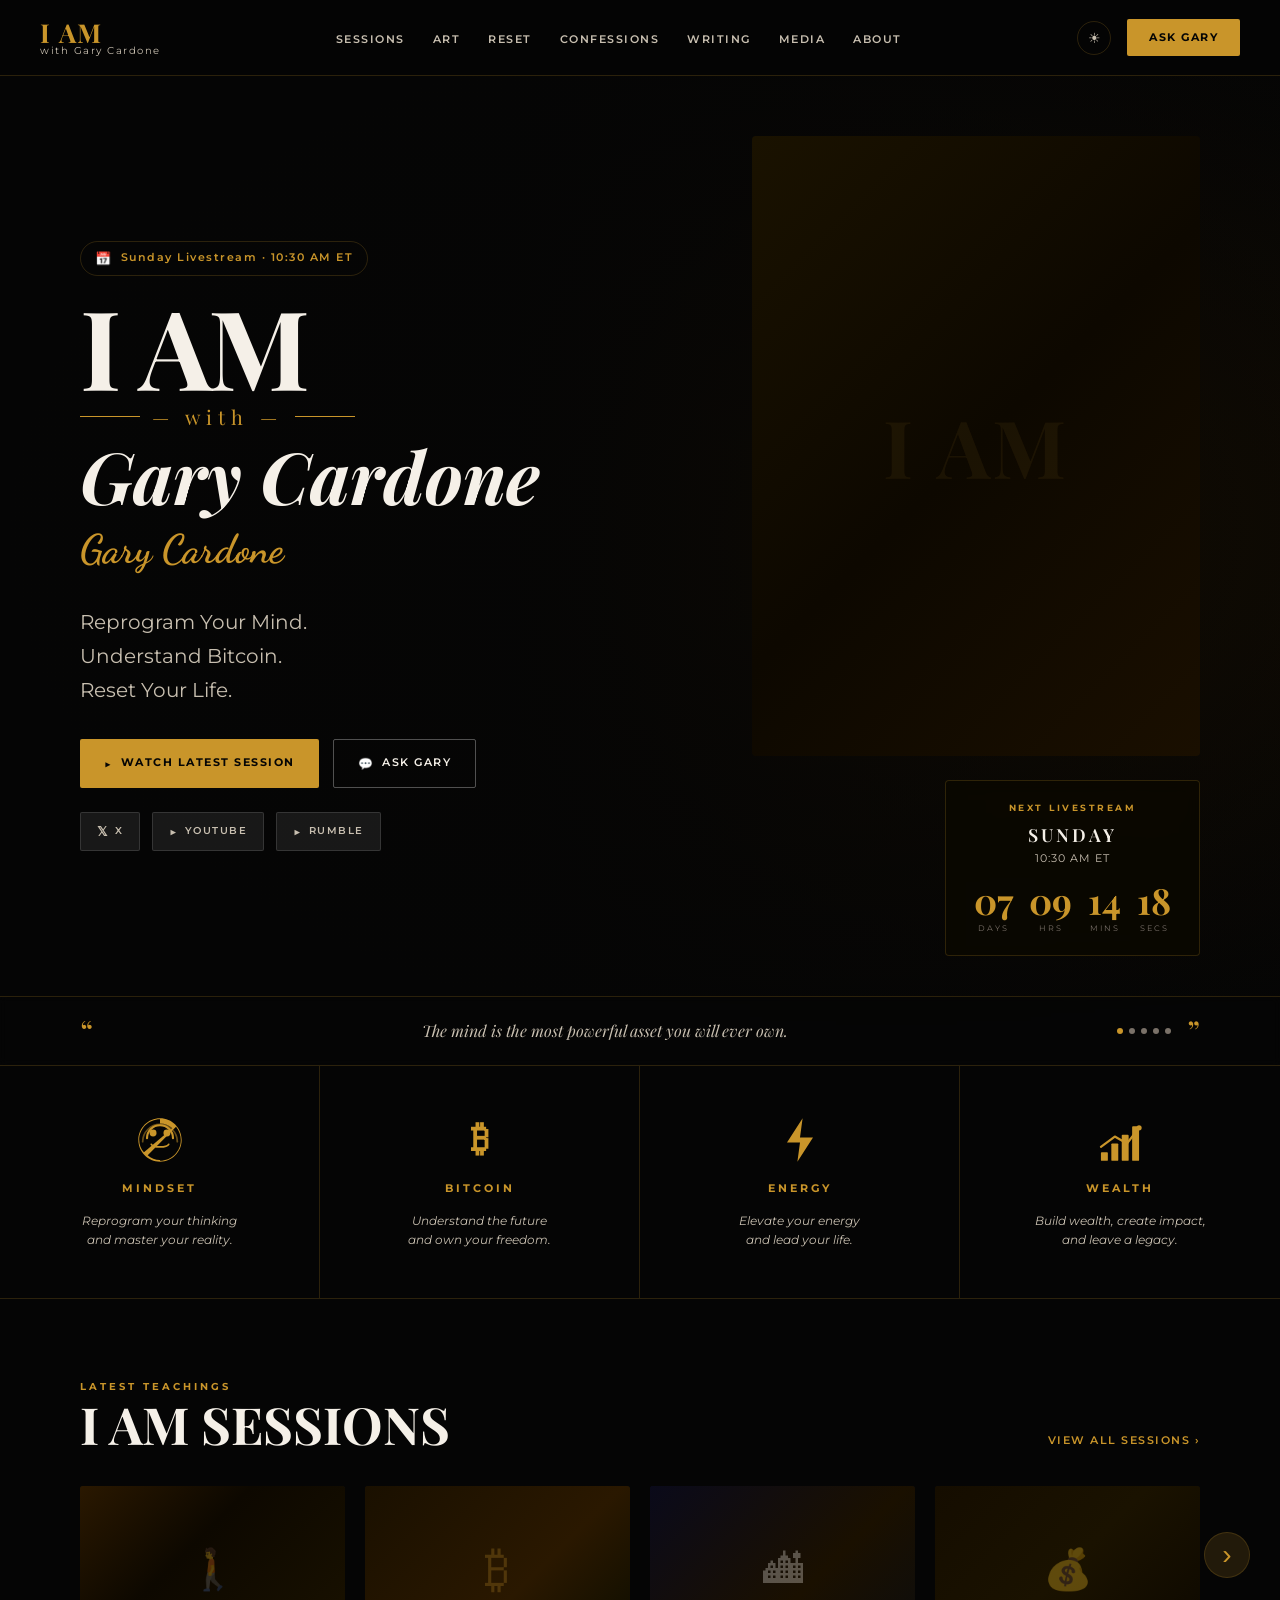
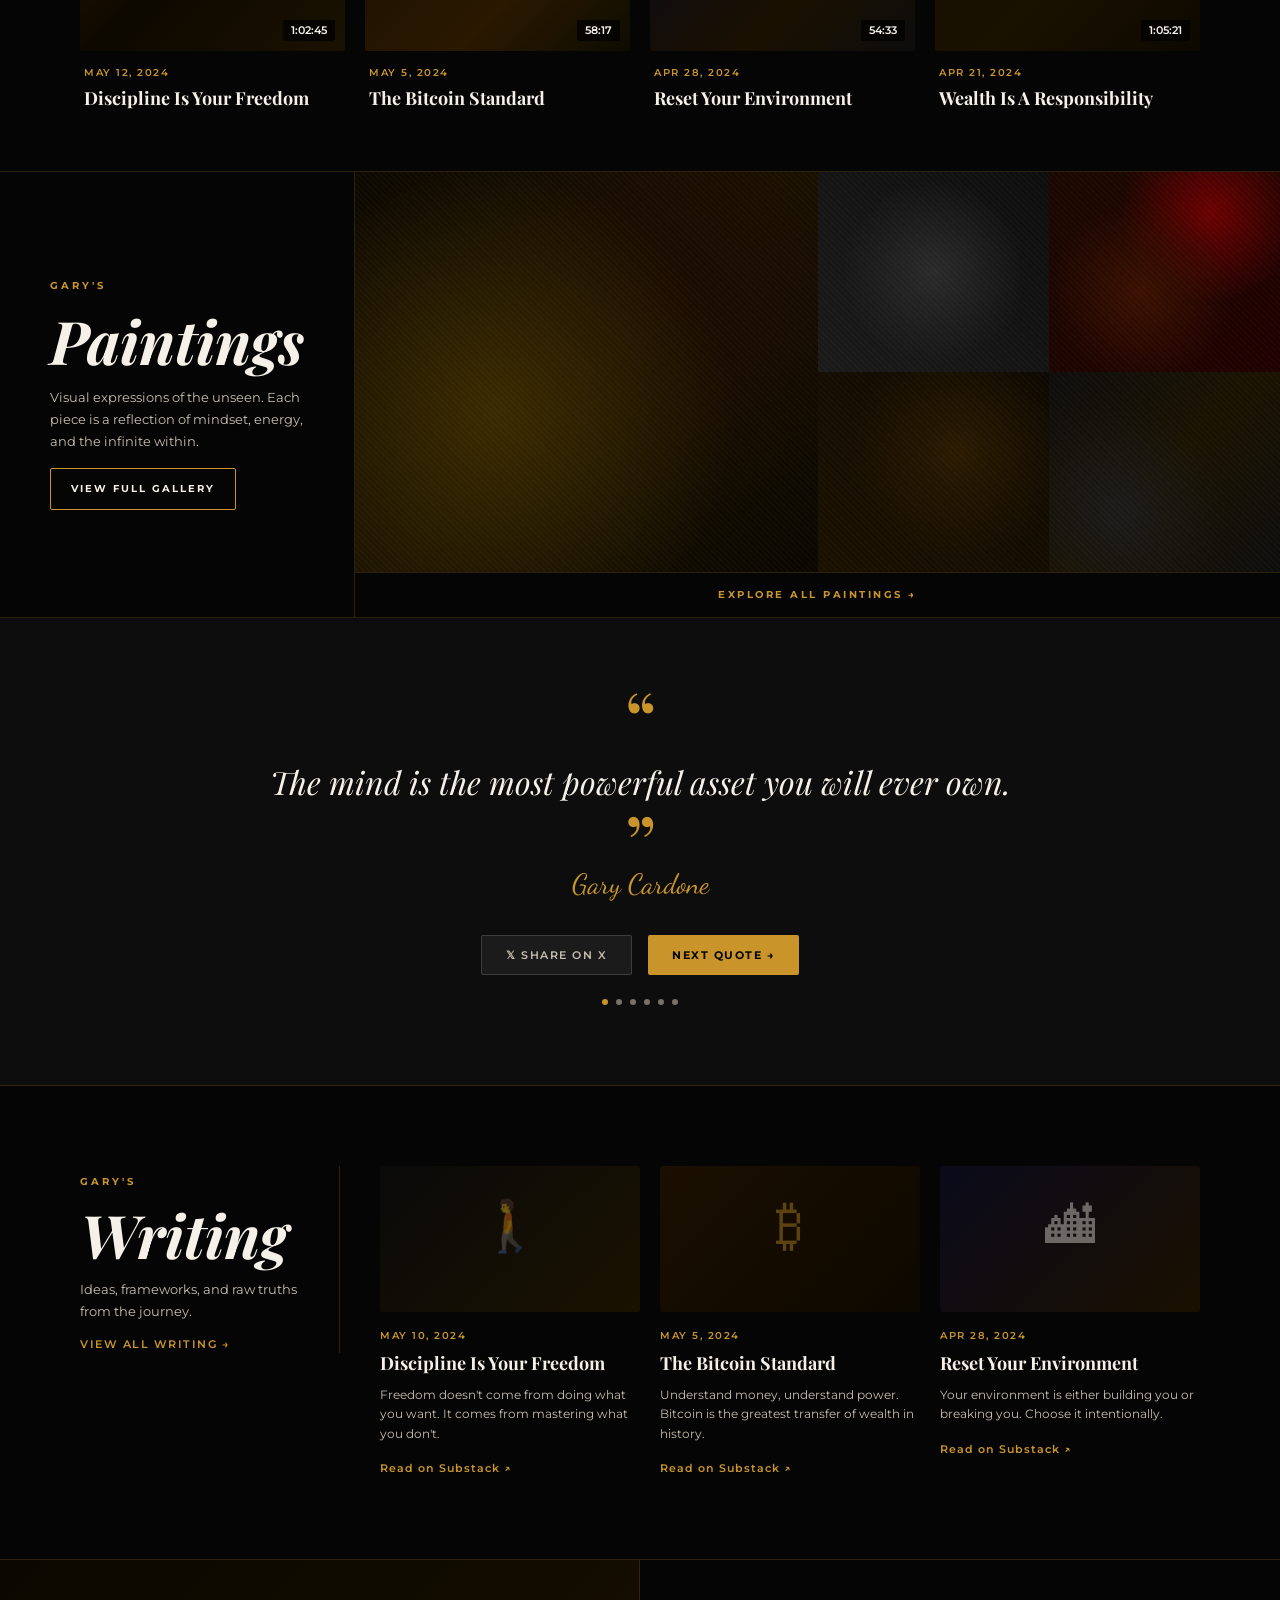
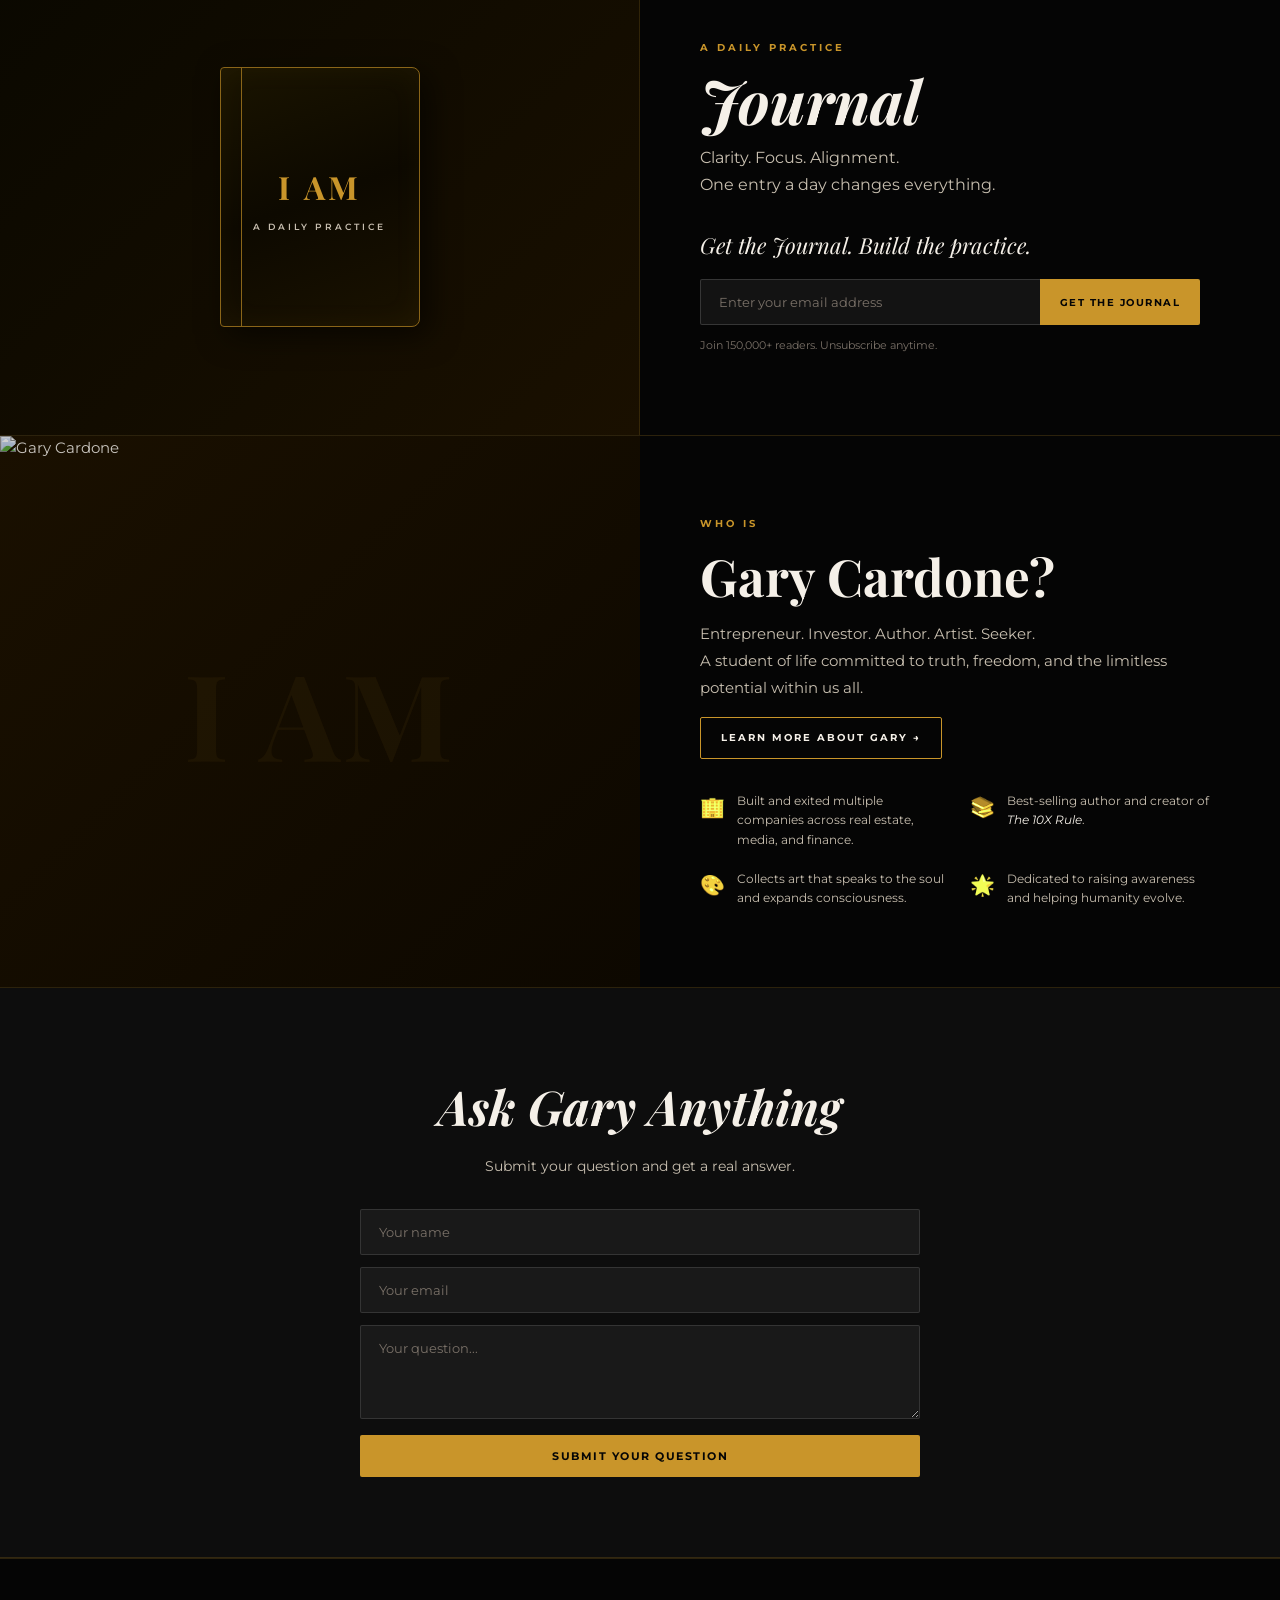
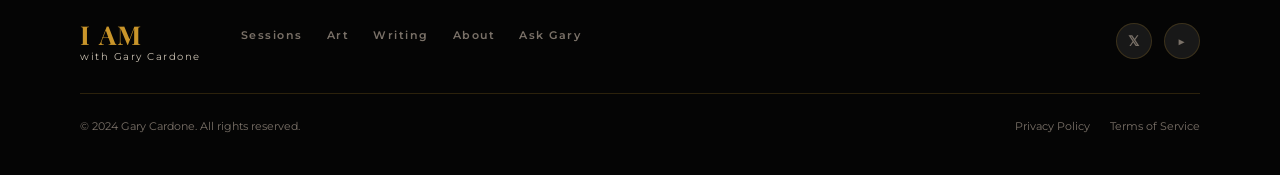
==== index.html @ 23adef6a "Add Gary Cardone website — dark gold theme Full single-page website matching iamwithgarycardone.com " ====
<!DOCTYPE html>
<html lang="en">
<head>
  <meta charset="UTF-8">
  <meta name="viewport" content="width=device-width, initial-scale=1.0">
  <title>I AM with Gary Cardone</title>
  <link rel="preconnect" href="https://fonts.googleapis.com">
  <link rel="preconnect" href="https://fonts.gstatic.com" crossorigin>
  <link href="https://fonts.googleapis.com/css2?family=Playfair+Display:ital,wght@0,400;0,600;0,700;1,400;1,700&family=Montserrat:wght@300;400;500;600;700&family=Dancing+Script:wght@700&display=swap" rel="stylesheet">
  <link rel="stylesheet" href="styles.css">
</head>
<body>

  <!-- NAVIGATION -->
  <nav class="nav" id="navbar">
    <div class="nav-logo">
      <span class="logo-iam">I AM</span>
      <span class="logo-sub">with Gary Cardone</span>
    </div>
    <ul class="nav-links">
      <li><a href="#sessions">SESSIONS</a></li>
      <li><a href="#art">ART</a></li>
      <li><a href="#reset">RESET</a></li>
      <li><a href="#confessions">CONFESSIONS</a></li>
      <li><a href="#writing">WRITING</a></li>
      <li><a href="#media">MEDIA</a></li>
      <li><a href="#about">ABOUT</a></li>
    </ul>
    <div class="nav-right">
      <button class="theme-toggle" id="themeToggle" aria-label="Toggle theme">☀</button>
      <a href="#ask" class="btn-ask">ASK GARY</a>
    </div>
    <button class="hamburger" id="hamburger">
      <span></span><span></span><span></span>
    </button>
  </nav>

  <!-- MOBILE MENU -->
  <div class="mobile-menu" id="mobileMenu">
    <ul>
      <li><a href="#sessions">SESSIONS</a></li>
      <li><a href="#art">ART</a></li>
      <li><a href="#reset">RESET</a></li>
      <li><a href="#confessions">CONFESSIONS</a></li>
      <li><a href="#writing">WRITING</a></li>
      <li><a href="#media">MEDIA</a></li>
      <li><a href="#about">ABOUT</a></li>
      <li><a href="#ask" class="btn-ask">ASK GARY</a></li>
    </ul>
  </div>

  <!-- HERO -->
  <section class="hero">
    <div class="hero-overlay"></div>
    <div class="hero-content">
      <div class="hero-left">
        <div class="livestream-badge">
          <span class="badge-icon">📅</span>
          <span>Sunday Livestream · 10:30 AM ET</span>
        </div>
        <h1 class="hero-title">
          <span class="title-iam">I AM</span>
          <span class="title-with">— with —</span>
          <span class="title-name">Gary Cardone</span>
          <span class="title-signature">Gary Cardone</span>
        </h1>
        <p class="hero-tagline">
          Reprogram Your Mind.<br>
          Understand Bitcoin.<br>
          Reset Your Life.
        </p>
        <div class="hero-buttons">
          <a href="#sessions" class="btn-primary">
            <span class="btn-icon">▶</span> WATCH LATEST SESSION
          </a>
          <a href="#ask" class="btn-secondary">
            <span class="btn-icon">💬</span> ASK GARY
          </a>
        </div>
        <div class="hero-socials">
          <a href="#" class="social-link">
            <span class="social-icon">𝕏</span> X
          </a>
          <a href="#" class="social-link">
            <span class="social-icon">▶</span> YOUTUBE
          </a>
          <a href="#" class="social-link">
            <span class="social-icon">▶</span> RUMBLE
          </a>
        </div>
      </div>
      <div class="hero-right">
        <div class="hero-photo">
          <img src="images/gary-cardone.jpg" alt="Gary Cardone" onerror="this.style.display='none'">
          <div class="photo-placeholder">
            <div class="photo-iam-bg">I AM</div>
          </div>
        </div>
        <div class="countdown-box">
          <div class="countdown-label">NEXT LIVESTREAM</div>
          <div class="countdown-day">SUNDAY</div>
          <div class="countdown-time">10:30 AM ET</div>
          <div class="countdown-timer">
            <div class="timer-unit">
              <span class="timer-num" id="days">02</span>
              <span class="timer-label">DAYS</span>
            </div>
            <div class="timer-unit">
              <span class="timer-num" id="hours">10</span>
              <span class="timer-label">HRS</span>
            </div>
            <div class="timer-unit">
              <span class="timer-num" id="minutes">47</span>
              <span class="timer-label">MINS</span>
            </div>
            <div class="timer-unit">
              <span class="timer-num" id="seconds">32</span>
              <span class="timer-label">SECS</span>
            </div>
          </div>
        </div>
      </div>
    </div>
    <div class="hero-quote-bar">
      <span class="quote-mark-open">&ldquo;</span>
      <span class="hero-quote-text" id="heroQuoteText">The mind is the most powerful asset you will ever own.</span>
      <div class="quote-dots">
        <span class="dot active"></span>
        <span class="dot"></span>
        <span class="dot"></span>
        <span class="dot"></span>
        <span class="dot"></span>
      </div>
      <span class="quote-mark-close">&rdquo;</span>
    </div>
  </section>

  <!-- PILLARS -->
  <section class="pillars">
    <div class="pillar">
      <div class="pillar-icon">
        <svg viewBox="0 0 60 60" fill="none" xmlns="http://www.w3.org/2000/svg">
          <path d="M30 5C16.2 5 5 16.2 5 30s11.2 25 25 25 25-11.2 25-25S43.8 5 30 5zm0 6c5.5 0 10.5 2.1 14.2 5.5L11.5 44.2C8.1 40.5 6 35.5 6 30c0-13.2 10.8-24 24-24zm0 42c-5.5 0-10.5-2.1-14.2-5.5l32.7-32.7C51.9 19.5 54 24.5 54 30c0 13.2-10.8 24-24 24z" fill="currentColor"/>
          <circle cx="22" cy="22" r="4" fill="currentColor"/>
          <circle cx="38" cy="22" r="4" fill="currentColor"/>
          <path d="M20 35c2 4 18 4 20 0" stroke="currentColor" stroke-width="2" stroke-linecap="round"/>
          <path d="M15 28c0-8.3 6.7-15 15-15s15 6.7 15 15" stroke="currentColor" stroke-width="2.5" stroke-linecap="round"/>
          <path d="M10 32c0-11 9-20 20-20s20 9 20 20" stroke="currentColor" stroke-width="2" stroke-linecap="round" opacity="0.5"/>
        </svg>
      </div>
      <h3 class="pillar-title">MINDSET</h3>
      <p class="pillar-desc">Reprogram your thinking<br>and master your reality.</p>
    </div>
    <div class="pillar">
      <div class="pillar-icon">
        <svg viewBox="0 0 60 60" fill="none" xmlns="http://www.w3.org/2000/svg">
          <text x="50%" y="72%" text-anchor="middle" font-size="42" fill="currentColor" font-family="serif" font-weight="bold">₿</text>
        </svg>
      </div>
      <h3 class="pillar-title">BITCOIN</h3>
      <p class="pillar-desc">Understand the future<br>and own your freedom.</p>
    </div>
    <div class="pillar">
      <div class="pillar-icon">
        <svg viewBox="0 0 60 60" fill="none" xmlns="http://www.w3.org/2000/svg">
          <path d="M33 5L15 33h15L27 55l18-28H30L33 5z" fill="currentColor"/>
        </svg>
      </div>
      <h3 class="pillar-title">ENERGY</h3>
      <p class="pillar-desc">Elevate your energy<br>and lead your life.</p>
    </div>
    <div class="pillar">
      <div class="pillar-icon">
        <svg viewBox="0 0 60 60" fill="none" xmlns="http://www.w3.org/2000/svg">
          <rect x="8" y="44" width="8" height="10" rx="1" fill="currentColor"/>
          <rect x="20" y="34" width="8" height="20" rx="1" fill="currentColor"/>
          <rect x="32" y="24" width="8" height="30" rx="1" fill="currentColor"/>
          <rect x="44" y="14" width="8" height="40" rx="1" fill="currentColor"/>
          <path d="M8 38L24 26l14 8 14-18" stroke="currentColor" stroke-width="2.5" stroke-linecap="round" stroke-linejoin="round"/>
          <circle cx="52" cy="16" r="3" fill="currentColor"/>
        </svg>
      </div>
      <h3 class="pillar-title">WEALTH</h3>
      <p class="pillar-desc">Build wealth, create impact,<br>and leave a legacy.</p>
    </div>
  </section>

  <!-- SESSIONS -->
  <section class="sessions" id="sessions">
    <div class="section-header">
      <div class="section-left">
        <span class="section-label">LATEST TEACHINGS</span>
        <h2 class="section-title-large">I AM SESSIONS</h2>
      </div>
      <a href="#" class="view-all">VIEW ALL SESSIONS &rsaquo;</a>
    </div>
    <div class="sessions-grid">
      <div class="session-card">
        <div class="session-thumb" style="background: linear-gradient(135deg, #1a1200 0%, #0d0d0d 100%);">
          <div class="thumb-overlay">
            <span class="play-btn">▶</span>
          </div>
          <span class="session-duration">1:02:45</span>
          <div class="thumb-img thumb-1"></div>
        </div>
        <div class="session-info">
          <span class="session-date">MAY 12, 2024</span>
          <h3 class="session-title">Discipline Is Your Freedom</h3>
        </div>
      </div>
      <div class="session-card">
        <div class="session-thumb" style="background: linear-gradient(135deg, #1a0f00 0%, #0d0d0d 100%);">
          <div class="thumb-overlay">
            <span class="play-btn">▶</span>
          </div>
          <span class="session-duration">58:17</span>
          <div class="thumb-img thumb-2"></div>
        </div>
        <div class="session-info">
          <span class="session-date">MAY 5, 2024</span>
          <h3 class="session-title">The Bitcoin Standard</h3>
        </div>
      </div>
      <div class="session-card">
        <div class="session-thumb" style="background: linear-gradient(135deg, #0a0a1a 0%, #0d0d0d 100%);">
          <div class="thumb-overlay">
            <span class="play-btn">▶</span>
          </div>
          <span class="session-duration">54:33</span>
          <div class="thumb-img thumb-3"></div>
        </div>
        <div class="session-info">
          <span class="session-date">APR 28, 2024</span>
          <h3 class="session-title">Reset Your Environment</h3>
        </div>
      </div>
      <div class="session-card">
        <div class="session-thumb" style="background: linear-gradient(135deg, #150d00 0%, #0d0d0d 100%);">
          <div class="thumb-overlay">
            <span class="play-btn">▶</span>
          </div>
          <span class="session-duration">1:05:21</span>
          <div class="thumb-img thumb-4"></div>
        </div>
        <div class="session-info">
          <span class="session-date">APR 21, 2024</span>
          <h3 class="session-title">Wealth Is A Responsibility</h3>
        </div>
      </div>
    </div>
    <button class="carousel-next" aria-label="Next sessions">&rsaquo;</button>
  </section>

  <!-- PAINTINGS -->
  <section class="paintings" id="art">
    <div class="paintings-inner">
      <div class="paintings-left">
        <span class="section-label">GARY'S</span>
        <h2 class="section-title-script">Paintings</h2>
        <p class="paintings-desc">Visual expressions of the unseen. Each piece is a reflection of mindset, energy, and the infinite within.</p>
        <a href="#" class="btn-outline">VIEW FULL GALLERY</a>
      </div>
      <div class="paintings-right">
        <div class="paintings-grid">
          <div class="painting-item painting-large paint-1"></div>
          <div class="painting-item paint-2"></div>
          <div class="painting-item paint-3"></div>
          <div class="painting-item paint-4"></div>
          <div class="painting-item paint-5"></div>
        </div>
        <a href="#" class="explore-link">EXPLORE ALL PAINTINGS &rarr;</a>
      </div>
    </div>
  </section>

  <!-- QUOTE SECTION -->
  <section class="quote-section">
    <div class="quote-content">
      <span class="big-quote-open">&ldquo;</span>
      <blockquote class="main-quote" id="mainQuote">
        The mind is the most powerful asset you will ever own.
      </blockquote>
      <span class="big-quote-close">&rdquo;</span>
      <div class="quote-signature">Gary Cardone</div>
      <div class="quote-actions">
        <button class="btn-share">𝕏 SHARE ON X</button>
        <button class="btn-next-quote" id="nextQuoteBtn">NEXT QUOTE &rarr;</button>
      </div>
      <div class="quote-dots-row">
        <span class="dot active" data-idx="0"></span>
        <span class="dot" data-idx="1"></span>
        <span class="dot" data-idx="2"></span>
        <span class="dot" data-idx="3"></span>
        <span class="dot" data-idx="4"></span>
        <span class="dot" data-idx="5"></span>
      </div>
    </div>
  </section>

  <!-- WRITING -->
  <section class="writing" id="writing">
    <div class="writing-left">
      <span class="section-label">GARY'S</span>
      <h2 class="section-title-script">Writing</h2>
      <p class="writing-desc">Ideas, frameworks, and raw truths from the journey.</p>
      <a href="#" class="view-all-link">VIEW ALL WRITING &rarr;</a>
    </div>
    <div class="writing-cards">
      <div class="writing-card">
        <div class="writing-thumb write-1"></div>
        <div class="writing-body">
          <span class="writing-date">MAY 10, 2024</span>
          <h3 class="writing-title">Discipline Is Your Freedom</h3>
          <p class="writing-excerpt">Freedom doesn't come from doing what you want. It comes from mastering what you don't.</p>
          <a href="#" class="read-link">Read on Substack ↗</a>
        </div>
      </div>
      <div class="writing-card">
        <div class="writing-thumb write-2"></div>
        <div class="writing-body">
          <span class="writing-date">MAY 5, 2024</span>
          <h3 class="writing-title">The Bitcoin Standard</h3>
          <p class="writing-excerpt">Understand money, understand power. Bitcoin is the greatest transfer of wealth in history.</p>
          <a href="#" class="read-link">Read on Substack ↗</a>
        </div>
      </div>
      <div class="writing-card">
        <div class="writing-thumb write-3"></div>
        <div class="writing-body">
          <span class="writing-date">APR 28, 2024</span>
          <h3 class="writing-title">Reset Your Environment</h3>
          <p class="writing-excerpt">Your environment is either building you or breaking you. Choose it intentionally.</p>
          <a href="#" class="read-link">Read on Substack ↗</a>
        </div>
      </div>
    </div>
  </section>

  <!-- JOURNAL -->
  <section class="journal-section" id="reset">
    <div class="journal-book">
      <div class="journal-cover">
        <span class="journal-cover-iam">I AM</span>
        <span class="journal-cover-sub">A DAILY PRACTICE</span>
      </div>
    </div>
    <div class="journal-right">
      <span class="section-label">A DAILY PRACTICE</span>
      <h2 class="section-title-script">Journal</h2>
      <p class="journal-desc">Clarity. Focus. Alignment.<br>One entry a day changes everything.</p>
      <div class="journal-cta">
        <p class="journal-cta-text">Get the Journal. Build the practice.</p>
        <div class="journal-form">
          <input type="email" placeholder="Enter your email address" class="journal-input">
          <button class="btn-journal">GET THE JOURNAL</button>
        </div>
        <p class="journal-readers">Join 150,000+ readers. Unsubscribe anytime.</p>
      </div>
    </div>
  </section>

  <!-- ABOUT -->
  <section class="about" id="about">
    <div class="about-photo">
      <img src="images/gary-cardone.jpg" alt="Gary Cardone" onerror="this.parentElement.classList.add('no-img')">
      <div class="about-photo-placeholder"></div>
    </div>
    <div class="about-content">
      <span class="section-label">WHO IS</span>
      <h2 class="about-title">Gary Cardone?</h2>
      <p class="about-bio">Entrepreneur. Investor. Author. Artist. Seeker.<br>A student of life committed to truth, freedom, and the limitless potential within us all.</p>
      <a href="#" class="btn-outline">LEARN MORE ABOUT GARY &rarr;</a>
      <div class="about-achievements">
        <div class="achievement">
          <div class="achievement-icon">🏢</div>
          <p>Built and exited multiple companies across real estate, media, and finance.</p>
        </div>
        <div class="achievement">
          <div class="achievement-icon">📚</div>
          <p>Best-selling author and creator of <em>The 10X Rule</em>.</p>
        </div>
        <div class="achievement">
          <div class="achievement-icon">🎨</div>
          <p>Collects art that speaks to the soul and expands consciousness.</p>
        </div>
        <div class="achievement">
          <div class="achievement-icon">🌟</div>
          <p>Dedicated to raising awareness and helping humanity evolve.</p>
        </div>
      </div>
    </div>
  </section>

  <!-- ASK GARY -->
  <section class="ask-gary" id="ask">
    <div class="ask-inner">
      <h2 class="ask-title">Ask Gary Anything</h2>
      <p class="ask-desc">Submit your question and get a real answer.</p>
      <form class="ask-form">
        <input type="text" placeholder="Your name" class="ask-input">
        <input type="email" placeholder="Your email" class="ask-input">
        <textarea placeholder="Your question..." class="ask-textarea" rows="4"></textarea>
        <button type="submit" class="btn-primary btn-full">SUBMIT YOUR QUESTION</button>
      </form>
    </div>
  </section>

  <!-- FOOTER -->
  <footer class="footer">
    <div class="footer-logo">
      <span class="logo-iam">I AM</span>
      <span class="logo-sub">with Gary Cardone</span>
    </div>
    <div class="footer-links">
      <a href="#sessions">Sessions</a>
      <a href="#art">Art</a>
      <a href="#writing">Writing</a>
      <a href="#about">About</a>
      <a href="#ask">Ask Gary</a>
    </div>
    <div class="footer-socials">
      <a href="#" class="social-link">𝕏</a>
      <a href="#" class="social-link">▶</a>
    </div>
    <div class="footer-legal">
      <p>&copy; 2024 Gary Cardone. All rights reserved.</p>
      <div class="footer-legal-links">
        <a href="#">Privacy Policy</a>
        <a href="#">Terms of Service</a>
      </div>
    </div>
  </footer>

  <script src="script.js"></script>
</body>
</html>
---- styles.css ----
/* =============================================
   I AM with Gary Cardone — Dark Gold Theme
   ============================================= */

:root {
  --black:      #050505;
  --dark:       #0d0d0d;
  --dark2:      #111111;
  --dark3:      #1a1a1a;
  --gold:       #c9952a;
  --gold-light: #e4b84a;
  --gold-dim:   #8a6519;
  --white:      #f5f0e8;
  --off-white:  #c8bfb0;
  --text-muted: #7a7168;
  --border:     rgba(201,149,42,0.2);
  --nav-height: 76px;
}

*, *::before, *::after { box-sizing: border-box; margin: 0; padding: 0; }

html { scroll-behavior: smooth; }

body {
  background-color: var(--black);
  color: var(--white);
  font-family: 'Montserrat', sans-serif;
  font-size: 15px;
  line-height: 1.6;
  overflow-x: hidden;
}

img { display: block; max-width: 100%; }
a  { text-decoration: none; color: inherit; }

/* ── SCROLLBAR ── */
::-webkit-scrollbar { width: 6px; }
::-webkit-scrollbar-track { background: var(--dark); }
::-webkit-scrollbar-thumb { background: var(--gold-dim); border-radius: 3px; }

/* =============================================
   NAVIGATION
   ============================================= */
.nav {
  position: fixed;
  top: 0; left: 0; right: 0;
  z-index: 1000;
  height: var(--nav-height);
  display: flex;
  align-items: center;
  justify-content: space-between;
  padding: 0 40px;
  background: rgba(5,5,5,0.95);
  backdrop-filter: blur(12px);
  border-bottom: 1px solid var(--border);
  transition: background 0.3s;
}

.nav.scrolled { background: rgba(5,5,5,0.99); }

.nav-logo {
  display: flex;
  flex-direction: column;
  line-height: 1;
}

.logo-iam {
  font-family: 'Playfair Display', serif;
  font-size: 26px;
  font-weight: 700;
  color: var(--gold);
  letter-spacing: 2px;
}

.logo-sub {
  font-size: 10px;
  letter-spacing: 1.5px;
  color: var(--off-white);
  font-weight: 400;
}

.nav-links {
  display: flex;
  list-style: none;
  gap: 28px;
}

.nav-links a {
  font-size: 11px;
  font-weight: 600;
  letter-spacing: 1.5px;
  color: var(--off-white);
  transition: color 0.2s;
}
.nav-links a:hover { color: var(--gold); }

.nav-right {
  display: flex;
  align-items: center;
  gap: 16px;
}

.theme-toggle {
  background: none;
  border: 1px solid var(--border);
  color: var(--off-white);
  font-size: 14px;
  width: 34px; height: 34px;
  border-radius: 50%;
  cursor: pointer;
  display: flex;
  align-items: center;
  justify-content: center;
  transition: border-color 0.2s, color 0.2s;
}
.theme-toggle:hover { border-color: var(--gold); color: var(--gold); }

.btn-ask {
  background: var(--gold);
  color: var(--black);
  font-family: 'Montserrat', sans-serif;
  font-size: 11px;
  font-weight: 700;
  letter-spacing: 1.5px;
  padding: 10px 22px;
  border-radius: 2px;
  transition: background 0.2s, transform 0.15s;
  white-space: nowrap;
}
.btn-ask:hover { background: var(--gold-light); transform: translateY(-1px); }

.hamburger {
  display: none;
  flex-direction: column;
  gap: 5px;
  background: none;
  border: none;
  cursor: pointer;
  padding: 4px;
}
.hamburger span {
  display: block;
  width: 24px; height: 2px;
  background: var(--off-white);
  border-radius: 2px;
  transition: all 0.3s;
}

.mobile-menu {
  display: none;
  position: fixed;
  top: var(--nav-height);
  left: 0; right: 0;
  background: rgba(5,5,5,0.98);
  z-index: 999;
  padding: 24px;
  border-bottom: 1px solid var(--border);
}
.mobile-menu ul { list-style: none; display: flex; flex-direction: column; gap: 16px; }
.mobile-menu a { font-size: 13px; font-weight: 600; letter-spacing: 1.5px; color: var(--off-white); }
.mobile-menu a:hover { color: var(--gold); }
.mobile-menu.open { display: block; }

/* =============================================
   HERO
   ============================================= */
.hero {
  min-height: 100vh;
  position: relative;
  display: flex;
  flex-direction: column;
  justify-content: center;
  padding-top: var(--nav-height);
  overflow: hidden;
  background: radial-gradient(ellipse at 70% 50%, #1a1000 0%, var(--black) 70%);
}

.hero-overlay {
  position: absolute;
  inset: 0;
  background: linear-gradient(to right, rgba(5,5,5,0.95) 40%, rgba(5,5,5,0.3) 100%);
  pointer-events: none;
}

.hero-content {
  position: relative;
  z-index: 2;
  display: flex;
  align-items: center;
  justify-content: space-between;
  padding: 60px 80px 40px;
  gap: 40px;
  max-width: 1400px;
  margin: 0 auto;
  width: 100%;
}

/* Left column */
.hero-left { flex: 0 0 auto; max-width: 520px; }

.livestream-badge {
  display: inline-flex;
  align-items: center;
  gap: 8px;
  font-size: 11px;
  font-weight: 600;
  letter-spacing: 1.5px;
  color: var(--gold);
  margin-bottom: 20px;
  border: 1px solid var(--border);
  padding: 6px 14px;
  border-radius: 30px;
}
.badge-icon { font-size: 13px; }

.hero-title {
  display: flex;
  flex-direction: column;
  gap: 2px;
  margin-bottom: 24px;
}

.title-iam {
  font-family: 'Playfair Display', serif;
  font-size: clamp(72px, 10vw, 110px);
  font-weight: 700;
  color: var(--white);
  line-height: 0.9;
  letter-spacing: -2px;
}

.title-with {
  font-family: 'Playfair Display', serif;
  font-size: 20px;
  font-weight: 400;
  color: var(--gold);
  letter-spacing: 6px;
  display: flex;
  align-items: center;
  gap: 12px;
  padding: 4px 0;
}
.title-with::before, .title-with::after {
  content: '';
  flex: 1;
  max-width: 60px;
  height: 1px;
  background: var(--gold);
}

.title-name {
  font-family: 'Playfair Display', serif;
  font-size: clamp(42px, 6vw, 72px);
  font-weight: 700;
  font-style: italic;
  color: var(--white);
  line-height: 1;
}

.title-signature {
  font-family: 'Dancing Script', cursive;
  font-size: clamp(24px, 3.5vw, 40px);
  color: var(--gold);
  font-weight: 700;
  margin-top: 4px;
}

.hero-tagline {
  font-size: clamp(16px, 2vw, 20px);
  font-weight: 400;
  color: var(--off-white);
  line-height: 1.7;
  margin-bottom: 32px;
}

.hero-buttons {
  display: flex;
  gap: 14px;
  flex-wrap: wrap;
  margin-bottom: 24px;
}

.btn-primary {
  display: inline-flex;
  align-items: center;
  gap: 8px;
  background: var(--gold);
  color: var(--black);
  font-family: 'Montserrat', sans-serif;
  font-size: 11px;
  font-weight: 700;
  letter-spacing: 1.5px;
  padding: 14px 24px;
  border-radius: 2px;
  border: none;
  cursor: pointer;
  transition: background 0.2s, transform 0.15s;
  white-space: nowrap;
}
.btn-primary:hover { background: var(--gold-light); transform: translateY(-2px); }

.btn-secondary {
  display: inline-flex;
  align-items: center;
  gap: 8px;
  background: transparent;
  color: var(--white);
  font-family: 'Montserrat', sans-serif;
  font-size: 11px;
  font-weight: 600;
  letter-spacing: 1.5px;
  padding: 14px 24px;
  border-radius: 2px;
  border: 1px solid rgba(255,255,255,0.3);
  cursor: pointer;
  transition: border-color 0.2s, color 0.2s;
  white-space: nowrap;
}
.btn-secondary:hover { border-color: var(--gold); color: var(--gold); }

.btn-icon { font-size: 12px; }

.hero-socials {
  display: flex;
  gap: 12px;
  flex-wrap: wrap;
}

.social-link {
  display: inline-flex;
  align-items: center;
  gap: 6px;
  background: rgba(255,255,255,0.08);
  color: var(--off-white);
  font-size: 10px;
  font-weight: 600;
  letter-spacing: 1.5px;
  padding: 8px 16px;
  border-radius: 2px;
  border: 1px solid rgba(255,255,255,0.12);
  transition: border-color 0.2s, color 0.2s;
}
.social-link:hover { border-color: var(--gold); color: var(--gold); }
.social-icon { font-size: 13px; }

/* Right column */
.hero-right {
  flex: 0 0 auto;
  display: flex;
  flex-direction: column;
  align-items: flex-end;
  gap: 24px;
  position: relative;
}

.hero-photo {
  position: relative;
  width: clamp(280px, 35vw, 480px);
  height: clamp(380px, 50vw, 620px);
  border-radius: 4px;
  overflow: hidden;
}

.hero-photo img {
  width: 100%; height: 100%;
  object-fit: cover;
  object-position: top center;
  filter: brightness(0.85) contrast(1.05);
}

.photo-placeholder {
  position: absolute;
  inset: 0;
  background: linear-gradient(135deg, #1a1200 0%, #0d0800 50%, #1a0f00 100%);
  display: flex;
  align-items: center;
  justify-content: center;
  z-index: -1;
}

.photo-iam-bg {
  font-family: 'Playfair Display', serif;
  font-size: 80px;
  font-weight: 700;
  color: rgba(201,149,42,0.08);
  letter-spacing: 4px;
}

/* hide placeholder when image loads */
.hero-photo img:not([src=""]):not([src="images/gary-cardone.jpg"]) + .photo-placeholder,
.hero-photo img[src]:not([src=""]) + .photo-placeholder { z-index: -1; }

.countdown-box {
  background: rgba(10,8,0,0.8);
  border: 1px solid var(--border);
  border-radius: 4px;
  padding: 20px 28px;
  text-align: center;
  backdrop-filter: blur(8px);
  min-width: 220px;
}

.countdown-label {
  font-size: 9px;
  font-weight: 700;
  letter-spacing: 2.5px;
  color: var(--gold);
  margin-bottom: 6px;
}

.countdown-day {
  font-family: 'Playfair Display', serif;
  font-size: 18px;
  font-weight: 600;
  color: var(--white);
  letter-spacing: 3px;
}

.countdown-time {
  font-size: 11px;
  color: var(--off-white);
  margin-bottom: 14px;
  letter-spacing: 1px;
}

.countdown-timer {
  display: flex;
  gap: 16px;
  justify-content: center;
}

.timer-unit { display: flex; flex-direction: column; align-items: center; }

.timer-num {
  font-family: 'Playfair Display', serif;
  font-size: 36px;
  font-weight: 700;
  color: var(--gold);
  line-height: 1;
}

.timer-label {
  font-size: 8px;
  letter-spacing: 2px;
  color: var(--text-muted);
  margin-top: 4px;
}

/* Hero quote bar */
.hero-quote-bar {
  position: relative;
  z-index: 2;
  display: flex;
  align-items: center;
  gap: 16px;
  padding: 18px 80px;
  border-top: 1px solid var(--border);
  background: rgba(5,5,5,0.6);
  backdrop-filter: blur(4px);
}

.quote-mark-open,
.quote-mark-close {
  font-family: 'Playfair Display', serif;
  font-size: 32px;
  color: var(--gold);
  line-height: 1;
  flex-shrink: 0;
}

.hero-quote-text {
  font-family: 'Playfair Display', serif;
  font-style: italic;
  font-size: 16px;
  color: var(--off-white);
  flex: 1;
  text-align: center;
}

.quote-dots {
  display: flex;
  gap: 6px;
  align-items: center;
  flex-shrink: 0;
}

.dot {
  width: 6px; height: 6px;
  border-radius: 50%;
  background: var(--text-muted);
  cursor: pointer;
  transition: background 0.2s;
}
.dot.active { background: var(--gold); }

/* =============================================
   PILLARS
   ============================================= */
.pillars {
  display: grid;
  grid-template-columns: repeat(4, 1fr);
  border-top: 1px solid var(--border);
  border-bottom: 1px solid var(--border);
}

.pillar {
  display: flex;
  flex-direction: column;
  align-items: center;
  gap: 14px;
  padding: 48px 32px;
  border-right: 1px solid var(--border);
  text-align: center;
  transition: background 0.3s;
}
.pillar:last-child { border-right: none; }
.pillar:hover { background: rgba(201,149,42,0.04); }

.pillar-icon {
  width: 52px; height: 52px;
  color: var(--gold);
}
.pillar-icon svg { width: 100%; height: 100%; }

.pillar-title {
  font-size: 11px;
  font-weight: 700;
  letter-spacing: 3px;
  color: var(--gold);
}

.pillar-desc {
  font-size: 12px;
  color: var(--off-white);
  font-style: italic;
  line-height: 1.6;
}

/* =============================================
   SESSIONS
   ============================================= */
.sessions {
  padding: 80px 80px 60px;
  position: relative;
}

.section-header {
  display: flex;
  align-items: flex-end;
  justify-content: space-between;
  margin-bottom: 36px;
}

.section-left { display: flex; flex-direction: column; gap: 4px; }

.section-label {
  font-size: 10px;
  font-weight: 700;
  letter-spacing: 3px;
  color: var(--gold);
}

.section-title-large {
  font-family: 'Playfair Display', serif;
  font-size: clamp(32px, 4vw, 52px);
  font-weight: 700;
  color: var(--white);
  line-height: 1;
}

.section-title-script {
  font-family: 'Playfair Display', serif;
  font-size: clamp(36px, 5vw, 60px);
  font-weight: 700;
  font-style: italic;
  color: var(--white);
  line-height: 1;
}

.view-all {
  font-size: 11px;
  font-weight: 600;
  letter-spacing: 1.5px;
  color: var(--gold);
  transition: color 0.2s;
}
.view-all:hover { color: var(--gold-light); }

.sessions-grid {
  display: grid;
  grid-template-columns: repeat(4, 1fr);
  gap: 20px;
}

.session-card {
  cursor: pointer;
  group: true;
}

.session-thumb {
  position: relative;
  aspect-ratio: 16/10;
  border-radius: 3px;
  overflow: hidden;
  margin-bottom: 14px;
}

.thumb-overlay {
  position: absolute;
  inset: 0;
  background: rgba(0,0,0,0.3);
  display: flex;
  align-items: center;
  justify-content: center;
  opacity: 0;
  transition: opacity 0.3s;
  z-index: 2;
}
.session-card:hover .thumb-overlay { opacity: 1; }

.play-btn {
  width: 50px; height: 50px;
  background: var(--gold);
  border-radius: 50%;
  display: flex;
  align-items: center;
  justify-content: center;
  font-size: 18px;
  color: var(--black);
  padding-left: 4px;
  line-height: 50px;
  text-align: center;
}

.session-duration {
  position: absolute;
  bottom: 10px; right: 10px;
  z-index: 2;
  background: rgba(0,0,0,0.75);
  color: var(--white);
  font-size: 11px;
  font-weight: 600;
  padding: 2px 8px;
  border-radius: 2px;
}

.thumb-img {
  position: absolute;
  inset: 0;
  background-size: cover;
  background-position: center;
  transition: transform 0.4s;
}
.session-card:hover .thumb-img { transform: scale(1.04); }

/* Thumbnail placeholder gradients */
.thumb-1 { background: linear-gradient(135deg, #2a1800 0%, #0d0800 40%, #1a1200 100%); }
.thumb-2 { background: linear-gradient(135deg, #1a1000 0%, #2a1800 60%, #0d0d00 100%); }
.thumb-3 { background: linear-gradient(135deg, #0a0a1a 0%, #1a1000 60%, #0d0d0d 100%); }
.thumb-4 { background: linear-gradient(135deg, #150d00 0%, #1a1200 50%, #0d0800 100%); }

/* Session thumb icons */
.thumb-1::after { content: '🚶'; font-size: 40px; position: absolute; top: 50%; left: 50%; transform: translate(-50%,-50%); opacity: 0.3; }
.thumb-2::after { content: '₿'; font-size: 50px; position: absolute; top: 50%; left: 50%; transform: translate(-50%,-50%); opacity: 0.25; color: var(--gold); font-family: serif; }
.thumb-3::after { content: '🏙'; font-size: 40px; position: absolute; top: 50%; left: 50%; transform: translate(-50%,-50%); opacity: 0.3; }
.thumb-4::after { content: '💰'; font-size: 40px; position: absolute; top: 50%; left: 50%; transform: translate(-50%,-50%); opacity: 0.3; }

.session-info { padding: 0 4px; }

.session-date {
  font-size: 10px;
  font-weight: 600;
  letter-spacing: 1.5px;
  color: var(--gold);
  display: block;
  margin-bottom: 6px;
}

.session-title {
  font-family: 'Playfair Display', serif;
  font-size: 18px;
  font-weight: 700;
  color: var(--white);
  line-height: 1.3;
}

.carousel-next {
  position: absolute;
  right: 30px;
  top: 50%;
  transform: translateY(-50%);
  background: rgba(201,149,42,0.15);
  border: 1px solid var(--border);
  color: var(--gold);
  font-size: 28px;
  width: 46px; height: 46px;
  border-radius: 50%;
  cursor: pointer;
  display: flex;
  align-items: center;
  justify-content: center;
  transition: background 0.2s;
  margin-top: 20px;
}
.carousel-next:hover { background: rgba(201,149,42,0.3); }

/* =============================================
   PAINTINGS
   ============================================= */
.paintings {
  border-top: 1px solid var(--border);
  border-bottom: 1px solid var(--border);
  padding: 0;
}

.paintings-inner {
  display: flex;
  min-height: 400px;
}

.paintings-left {
  flex: 0 0 300px;
  padding: 60px 50px;
  display: flex;
  flex-direction: column;
  gap: 16px;
  justify-content: center;
  border-right: 1px solid var(--border);
}

.paintings-desc {
  font-size: 13px;
  color: var(--off-white);
  line-height: 1.7;
}

.btn-outline {
  display: inline-block;
  border: 1px solid var(--gold);
  color: var(--white);
  font-size: 10px;
  font-weight: 700;
  letter-spacing: 2px;
  padding: 12px 20px;
  border-radius: 2px;
  text-align: center;
  transition: background 0.2s, color 0.2s;
  align-self: flex-start;
}
.btn-outline:hover { background: var(--gold); color: var(--black); }

.paintings-right {
  flex: 1;
  display: flex;
  flex-direction: column;
  gap: 0;
}

.paintings-grid {
  display: grid;
  grid-template-columns: 2fr 1fr 1fr;
  grid-template-rows: 200px 200px;
  flex: 1;
}

.painting-item {
  background-size: cover;
  background-position: center;
  transition: filter 0.3s;
}
.painting-item:hover { filter: brightness(1.1); }

.painting-large {
  grid-row: 1 / 3;
}

/* Abstract painting color blocks */
.paint-1 {
  background:
    radial-gradient(circle at 30% 60%, #3a2a00 0%, transparent 60%),
    radial-gradient(circle at 70% 30%, #1a0a00 0%, transparent 50%),
    linear-gradient(135deg, #0d0800, #1a1200, #0a0600);
}
.paint-2 {
  background:
    radial-gradient(circle at 50% 50%, #2a2a2a 0%, transparent 60%),
    linear-gradient(45deg, #1a1a1a, #0d0d0d);
}
.paint-3 {
  background:
    radial-gradient(circle at 40% 60%, #3a1000 0%, transparent 50%),
    radial-gradient(circle at 70% 20%, #6a0000 0%, transparent 40%),
    linear-gradient(135deg, #1a0800, #200000);
}
.paint-4 {
  background:
    radial-gradient(circle at 60% 40%, #2a1a00 0%, transparent 60%),
    linear-gradient(45deg, #1a1000, #0d0800);
}
.paint-5 {
  background:
    radial-gradient(circle at 30% 70%, #1a1a1a 0%, transparent 50%),
    linear-gradient(135deg, #0d0d0d, #1a1200, #0d0d0d);
}

/* Paint texture overlay effect */
.painting-item::after {
  content: '';
  display: block;
  width: 100%;
  height: 100%;
  background: repeating-linear-gradient(
    45deg,
    transparent,
    transparent 2px,
    rgba(255,255,255,0.02) 2px,
    rgba(255,255,255,0.02) 4px
  );
}

.explore-link {
  display: block;
  text-align: center;
  padding: 14px;
  font-size: 10px;
  font-weight: 700;
  letter-spacing: 2.5px;
  color: var(--gold);
  border-top: 1px solid var(--border);
  transition: color 0.2s, background 0.2s;
}
.explore-link:hover { background: rgba(201,149,42,0.06); color: var(--gold-light); }

/* =============================================
   QUOTE SECTION
   ============================================= */
.quote-section {
  padding: 80px 40px;
  text-align: center;
  background: var(--dark);
  border-bottom: 1px solid var(--border);
}

.quote-content { max-width: 800px; margin: 0 auto; position: relative; }

.big-quote-open, .big-quote-close {
  font-family: 'Playfair Display', serif;
  font-size: 80px;
  color: var(--gold);
  line-height: 0.5;
  display: block;
}
.big-quote-open { margin-bottom: 10px; }
.big-quote-close { margin-top: 10px; }

.main-quote {
  font-family: 'Playfair Display', serif;
  font-size: clamp(22px, 3vw, 32px);
  font-style: italic;
  color: var(--white);
  line-height: 1.5;
  margin: 20px 0 16px;
  transition: opacity 0.4s;
}

.quote-signature {
  font-family: 'Dancing Script', cursive;
  font-size: 28px;
  color: var(--gold);
  margin-bottom: 28px;
}

.quote-actions {
  display: flex;
  gap: 16px;
  justify-content: center;
  flex-wrap: wrap;
  margin-bottom: 24px;
}

.btn-share {
  background: rgba(255,255,255,0.06);
  color: var(--off-white);
  border: 1px solid rgba(255,255,255,0.15);
  font-family: 'Montserrat', sans-serif;
  font-size: 11px;
  font-weight: 600;
  letter-spacing: 1.5px;
  padding: 12px 24px;
  border-radius: 2px;
  cursor: pointer;
  transition: border-color 0.2s, color 0.2s;
}
.btn-share:hover { border-color: var(--gold); color: var(--gold); }

.btn-next-quote {
  background: var(--gold);
  color: var(--black);
  border: none;
  font-family: 'Montserrat', sans-serif;
  font-size: 11px;
  font-weight: 700;
  letter-spacing: 1.5px;
  padding: 12px 24px;
  border-radius: 2px;
  cursor: pointer;
  transition: background 0.2s;
}
.btn-next-quote:hover { background: var(--gold-light); }

.quote-dots-row {
  display: flex;
  gap: 8px;
  justify-content: center;
}

/* =============================================
   WRITING
   ============================================= */
.writing {
  display: grid;
  grid-template-columns: 260px 1fr;
  gap: 0;
  padding: 80px;
  border-bottom: 1px solid var(--border);
  align-items: start;
}

.writing-left {
  display: flex;
  flex-direction: column;
  gap: 14px;
  padding-right: 40px;
  border-right: 1px solid var(--border);
  padding-top: 8px;
}

.writing-desc {
  font-size: 13px;
  color: var(--off-white);
  line-height: 1.7;
}

.view-all-link {
  font-size: 11px;
  font-weight: 600;
  letter-spacing: 1.5px;
  color: var(--gold);
  transition: color 0.2s;
}
.view-all-link:hover { color: var(--gold-light); }

.writing-cards {
  display: grid;
  grid-template-columns: repeat(3, 1fr);
  gap: 20px;
  padding-left: 40px;
}

.writing-card {
  cursor: pointer;
  transition: transform 0.2s;
}
.writing-card:hover { transform: translateY(-4px); }

.writing-thumb {
  aspect-ratio: 16/9;
  border-radius: 3px;
  margin-bottom: 16px;
  overflow: hidden;
}

.write-1 {
  background: linear-gradient(135deg, #0a0a0a 0%, #1a1200 100%);
  position: relative;
}
.write-1::after { content: '🚶'; font-size: 50px; display: block; text-align: center; padding-top: 20px; opacity: 0.4; }

.write-2 {
  background: linear-gradient(135deg, #1a0f00 0%, #0d0800 100%);
  position: relative;
}
.write-2::after { content: '₿'; font-size: 55px; color: var(--gold); display: block; text-align: center; padding-top: 16px; opacity: 0.4; font-family: serif; }

.write-3 {
  background: linear-gradient(135deg, #0a0a1a 0%, #1a1000 100%);
  position: relative;
}
.write-3::after { content: '🏙'; font-size: 50px; display: block; text-align: center; padding-top: 20px; opacity: 0.4; }

.writing-date {
  font-size: 10px;
  font-weight: 600;
  letter-spacing: 1.5px;
  color: var(--gold);
  display: block;
  margin-bottom: 8px;
}

.writing-title {
  font-family: 'Playfair Display', serif;
  font-size: 18px;
  font-weight: 700;
  color: var(--white);
  margin-bottom: 10px;
  line-height: 1.3;
}

.writing-excerpt {
  font-size: 12px;
  color: var(--off-white);
  line-height: 1.6;
  margin-bottom: 12px;
}

.read-link {
  font-size: 11px;
  font-weight: 600;
  letter-spacing: 1px;
  color: var(--gold);
  transition: color 0.2s;
}
.read-link:hover { color: var(--gold-light); }

/* =============================================
   JOURNAL
   ============================================= */
.journal-section {
  display: grid;
  grid-template-columns: 1fr 1fr;
  border-bottom: 1px solid var(--border);
}

.journal-book {
  background: linear-gradient(135deg, #0a0800 0%, #1a1000 100%);
  display: flex;
  align-items: center;
  justify-content: center;
  padding: 80px 60px;
  border-right: 1px solid var(--border);
}

.journal-cover {
  width: 200px;
  height: 260px;
  background: linear-gradient(160deg, #1a1400 0%, #0d0900 50%, #1a1200 100%);
  border: 1px solid var(--gold-dim);
  border-radius: 4px 8px 8px 4px;
  display: flex;
  flex-direction: column;
  align-items: center;
  justify-content: center;
  gap: 8px;
  box-shadow: 8px 8px 30px rgba(0,0,0,0.6), inset 0 0 30px rgba(201,149,42,0.05);
  position: relative;
}

.journal-cover::before {
  content: '';
  position: absolute;
  left: 20px; top: 0; bottom: 0;
  width: 1px;
  background: var(--gold-dim);
}

.journal-cover-iam {
  font-family: 'Playfair Display', serif;
  font-size: 32px;
  font-weight: 700;
  color: var(--gold);
  letter-spacing: 4px;
}

.journal-cover-sub {
  font-size: 9px;
  letter-spacing: 3px;
  color: var(--off-white);
  font-weight: 600;
}

.journal-right {
  padding: 80px 60px;
  display: flex;
  flex-direction: column;
  justify-content: center;
  gap: 14px;
}

.journal-desc {
  font-size: 16px;
  color: var(--off-white);
  line-height: 1.7;
}

.journal-cta { margin-top: 16px; }

.journal-cta-text {
  font-family: 'Playfair Display', serif;
  font-size: 22px;
  color: var(--white);
  margin-bottom: 16px;
  font-style: italic;
}

.journal-form {
  display: flex;
  gap: 0;
  margin-bottom: 12px;
  max-width: 500px;
}

.journal-input {
  flex: 1;
  background: rgba(255,255,255,0.06);
  border: 1px solid rgba(255,255,255,0.15);
  border-right: none;
  color: var(--white);
  font-family: 'Montserrat', sans-serif;
  font-size: 13px;
  padding: 14px 18px;
  border-radius: 2px 0 0 2px;
  outline: none;
  transition: border-color 0.2s;
}
.journal-input:focus { border-color: var(--gold-dim); }
.journal-input::placeholder { color: var(--text-muted); }

.btn-journal {
  background: var(--gold);
  color: var(--black);
  border: none;
  font-family: 'Montserrat', sans-serif;
  font-size: 10px;
  font-weight: 700;
  letter-spacing: 1.5px;
  padding: 14px 20px;
  border-radius: 0 2px 2px 0;
  cursor: pointer;
  white-space: nowrap;
  transition: background 0.2s;
}
.btn-journal:hover { background: var(--gold-light); }

.journal-readers {
  font-size: 11px;
  color: var(--text-muted);
}

/* =============================================
   ABOUT
   ============================================= */
.about {
  display: grid;
  grid-template-columns: 1fr 1fr;
  min-height: 500px;
  border-bottom: 1px solid var(--border);
}

.about-photo {
  position: relative;
  overflow: hidden;
  background: linear-gradient(135deg, #1a1000 0%, #0d0800 100%);
}

.about-photo img {
  width: 100%; height: 100%;
  object-fit: cover;
  object-position: top center;
  filter: brightness(0.8) contrast(1.05) saturate(0.9);
}

.about-photo-placeholder {
  position: absolute;
  inset: 0;
  display: flex;
  align-items: center;
  justify-content: center;
  font-family: 'Playfair Display', serif;
  font-size: 120px;
  font-weight: 700;
  color: rgba(201,149,42,0.06);
  letter-spacing: 4px;
}
.about-photo-placeholder::after { content: 'I AM'; }

.about-content {
  padding: 80px 60px;
  display: flex;
  flex-direction: column;
  justify-content: center;
  gap: 16px;
}

.about-title {
  font-family: 'Playfair Display', serif;
  font-size: clamp(36px, 4vw, 56px);
  font-weight: 700;
  color: var(--white);
  line-height: 1.1;
}

.about-bio {
  font-size: 15px;
  color: var(--off-white);
  line-height: 1.8;
}

.about-achievements {
  display: grid;
  grid-template-columns: 1fr 1fr;
  gap: 20px;
  margin-top: 16px;
}

.achievement {
  display: flex;
  gap: 12px;
  align-items: flex-start;
}

.achievement-icon {
  font-size: 20px;
  flex-shrink: 0;
  color: var(--gold);
  filter: sepia(1) saturate(3) hue-rotate(5deg);
}

.achievement p {
  font-size: 12px;
  color: var(--off-white);
  line-height: 1.6;
}
.achievement em { color: var(--white); font-style: italic; }

/* =============================================
   ASK GARY
   ============================================= */
.ask-gary {
  padding: 80px 40px;
  background: var(--dark);
  border-bottom: 1px solid var(--border);
  text-align: center;
}

.ask-inner { max-width: 560px; margin: 0 auto; }

.ask-title {
  font-family: 'Playfair Display', serif;
  font-size: clamp(30px, 4vw, 48px);
  font-weight: 700;
  font-style: italic;
  color: var(--white);
  margin-bottom: 10px;
}

.ask-desc {
  font-size: 14px;
  color: var(--off-white);
  margin-bottom: 32px;
}

.ask-form {
  display: flex;
  flex-direction: column;
  gap: 12px;
  text-align: left;
}

.ask-input,
.ask-textarea {
  background: rgba(255,255,255,0.05);
  border: 1px solid rgba(255,255,255,0.12);
  color: var(--white);
  font-family: 'Montserrat', sans-serif;
  font-size: 13px;
  padding: 14px 18px;
  border-radius: 2px;
  outline: none;
  transition: border-color 0.2s;
  width: 100%;
  resize: vertical;
}
.ask-input:focus,
.ask-textarea:focus { border-color: var(--gold-dim); }
.ask-input::placeholder,
.ask-textarea::placeholder { color: var(--text-muted); }

.btn-full { width: 100%; justify-content: center; margin-top: 4px; }

/* =============================================
   FOOTER
   ============================================= */
.footer {
  padding: 60px 80px 40px;
  border-top: 1px solid var(--border);
  display: grid;
  grid-template-columns: auto 1fr auto;
  grid-template-rows: auto auto;
  gap: 30px 40px;
  align-items: start;
}

.footer-logo {
  display: flex;
  flex-direction: column;
  line-height: 1.2;
}

.footer-links {
  display: flex;
  gap: 24px;
  align-items: center;
  flex-wrap: wrap;
  padding-top: 8px;
}

.footer-links a {
  font-size: 11px;
  font-weight: 600;
  letter-spacing: 1.5px;
  color: var(--text-muted);
  transition: color 0.2s;
}
.footer-links a:hover { color: var(--gold); }

.footer-socials {
  display: flex;
  gap: 12px;
  padding-top: 4px;
}

.footer-socials .social-link {
  width: 36px; height: 36px;
  display: flex;
  align-items: center;
  justify-content: center;
  border: 1px solid var(--border);
  border-radius: 50%;
  color: var(--text-muted);
  font-size: 14px;
  padding: 0;
  transition: border-color 0.2s, color 0.2s;
}
.footer-socials .social-link:hover { border-color: var(--gold); color: var(--gold); }

.footer-legal {
  grid-column: 1 / -1;
  display: flex;
  justify-content: space-between;
  align-items: center;
  border-top: 1px solid var(--border);
  padding-top: 24px;
}

.footer-legal p {
  font-size: 11px;
  color: var(--text-muted);
}

.footer-legal-links {
  display: flex;
  gap: 20px;
}
.footer-legal-links a {
  font-size: 11px;
  color: var(--text-muted);
  transition: color 0.2s;
}
.footer-legal-links a:hover { color: var(--gold); }

/* =============================================
   LIGHT MODE
   ============================================= */
body.light {
  --black:      #f9f5ee;
  --dark:       #f0ebe0;
  --dark2:      #e8e2d5;
  --dark3:      #ded8ca;
  --white:      #1a1200;
  --off-white:  #3a3020;
  --text-muted: #8a7a5a;
  --border:     rgba(100,70,10,0.2);
}

body.light .nav { background: rgba(249,245,238,0.97); }
body.light .hero { background: radial-gradient(ellipse at 70% 50%, #f0e8d0 0%, #f9f5ee 70%); }
body.light .hero-overlay { background: linear-gradient(to right, rgba(249,245,238,0.95) 40%, rgba(249,245,238,0.3) 100%); }
body.light .hero-quote-bar { background: rgba(249,245,238,0.8); }
body.light .ask-gary { background: var(--dark); }

/* =============================================
   RESPONSIVE
   ============================================= */
@media (max-width: 1100px) {
  .hero-content { padding: 60px 40px 40px; }
  .hero-quote-bar { padding: 18px 40px; }
  .sessions { padding: 60px 40px; }
  .sessions-grid { grid-template-columns: repeat(2, 1fr); }
  .writing { padding: 60px 40px; }
  .about { grid-template-columns: 1fr; }
  .about-photo { height: 400px; }
  .footer { padding: 60px 40px 40px; }
}

@media (max-width: 900px) {
  .nav-links { display: none; }
  .nav-right .btn-ask { display: none; }
  .hamburger { display: flex; }

  .hero-content { flex-direction: column; align-items: flex-start; }
  .hero-right { width: 100%; align-items: flex-start; flex-direction: row; flex-wrap: wrap; }
  .hero-photo { width: 100%; max-width: 400px; height: 300px; }
  .countdown-box { flex: 1; min-width: 200px; }

  .pillars { grid-template-columns: repeat(2, 1fr); }
  .pillar { border-right: 1px solid var(--border); border-bottom: 1px solid var(--border); }
  .pillar:nth-child(2) { border-right: none; }
  .pillar:nth-child(3), .pillar:nth-child(4) { border-bottom: none; }
  .pillar:nth-child(4) { border-right: none; }

  .paintings-inner { flex-direction: column; }
  .paintings-left { border-right: none; border-bottom: 1px solid var(--border); flex: none; }
  .paintings-grid { grid-template-columns: repeat(3, 1fr); grid-template-rows: 180px; }
  .painting-large { grid-row: auto; }

  .writing { grid-template-columns: 1fr; padding: 60px 24px; }
  .writing-left { border-right: none; border-bottom: 1px solid var(--border); padding-right: 0; padding-bottom: 30px; }
  .writing-cards { grid-template-columns: 1fr; padding-left: 0; padding-top: 30px; }

  .journal-section { grid-template-columns: 1fr; }
  .journal-book { border-right: none; border-bottom: 1px solid var(--border); padding: 60px; }
  .journal-right { padding: 60px 40px; }

  .about-content { padding: 50px 30px; }
  .about-achievements { grid-template-columns: 1fr; }

  .footer { grid-template-columns: 1fr; }
  .footer-legal { flex-direction: column; gap: 12px; text-align: center; }
}

@media (max-width: 600px) {
  :root { --nav-height: 62px; }
  .nav { padding: 0 20px; }
  .hero-content { padding: 40px 20px 30px; }
  .hero-quote-bar { padding: 14px 20px; flex-wrap: wrap; }
  .sessions { padding: 50px 20px; }
  .sessions-grid { grid-template-columns: 1fr; }
  .paintings-left { padding: 40px 24px; }
  .writing { padding: 50px 20px; }
  .journal-section { grid-template-columns: 1fr; }
  .journal-right { padding: 40px 24px; }
  .journal-form { flex-direction: column; }
  .journal-input { border-right: 1px solid rgba(255,255,255,0.15); border-radius: 2px; }
  .btn-journal { border-radius: 2px; }
  .about-content { padding: 40px 24px; }
  .ask-gary { padding: 60px 24px; }
  .footer { padding: 50px 24px 30px; }
}
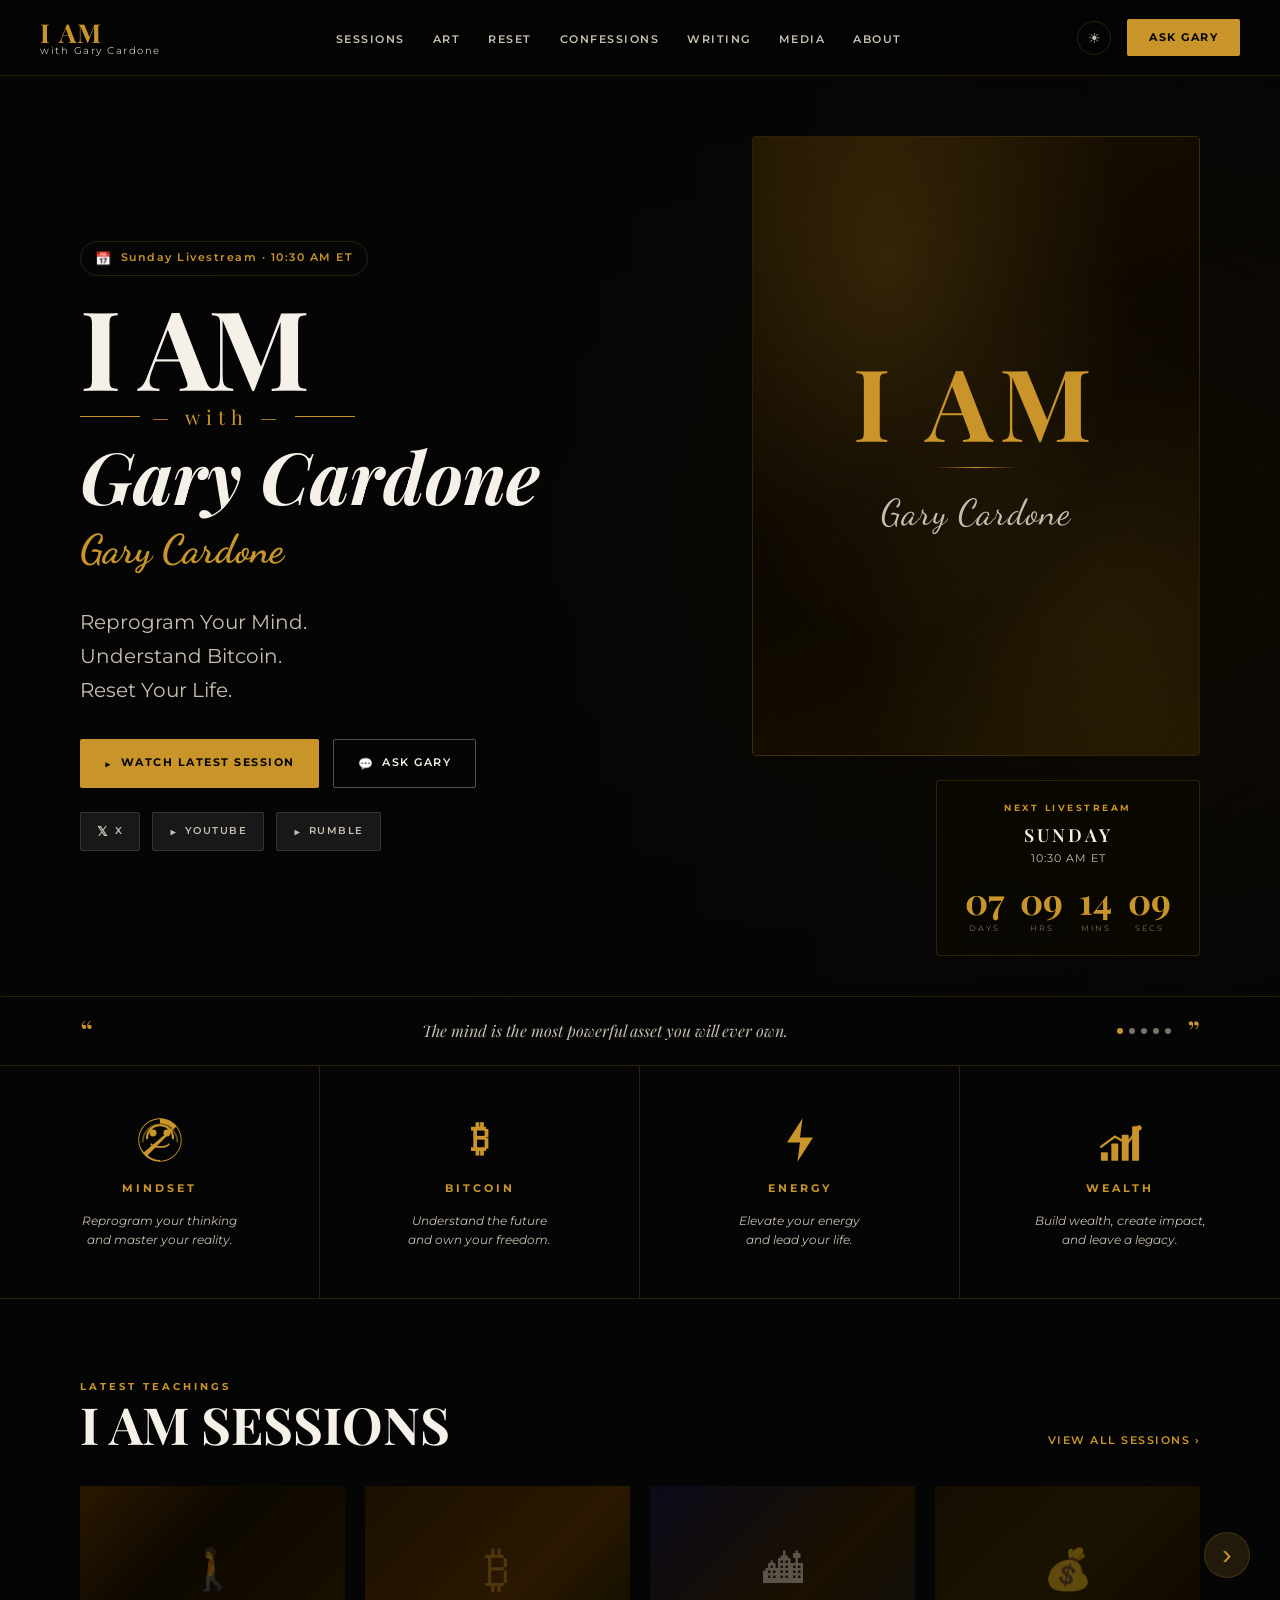
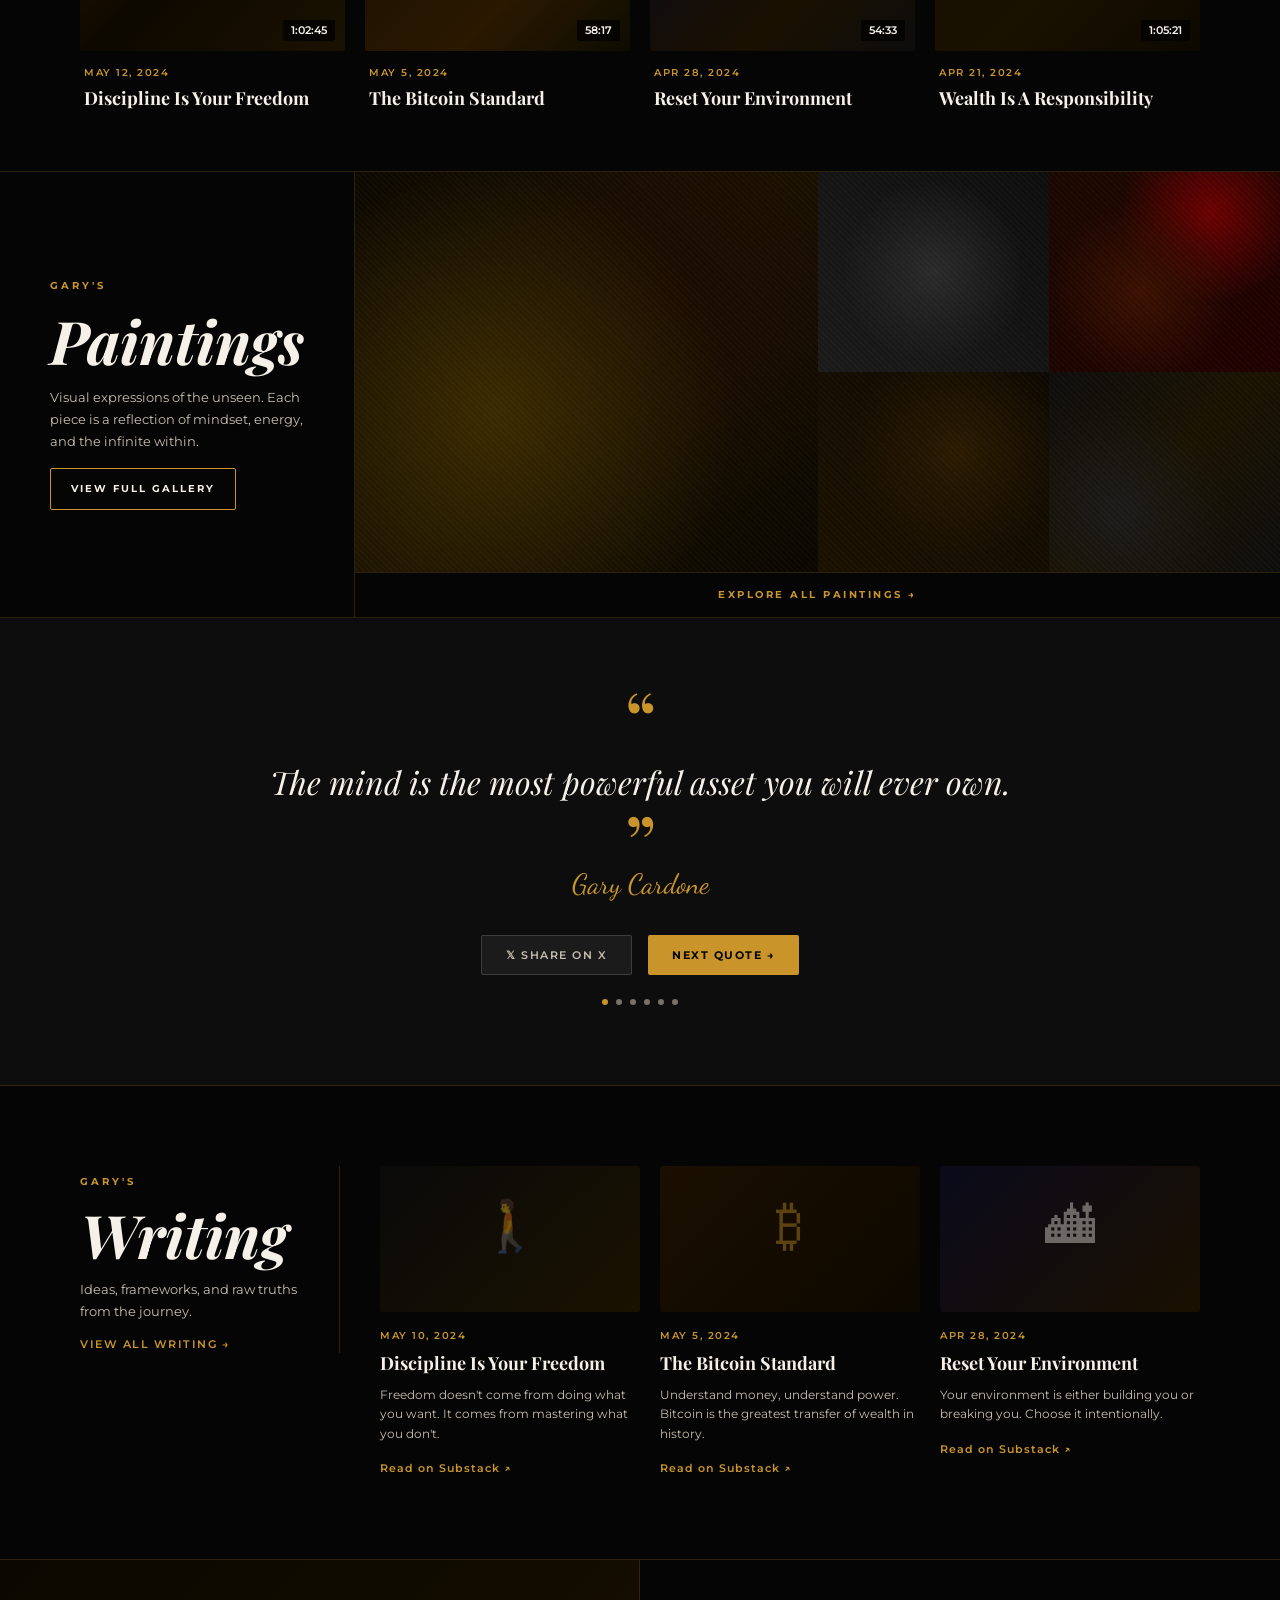
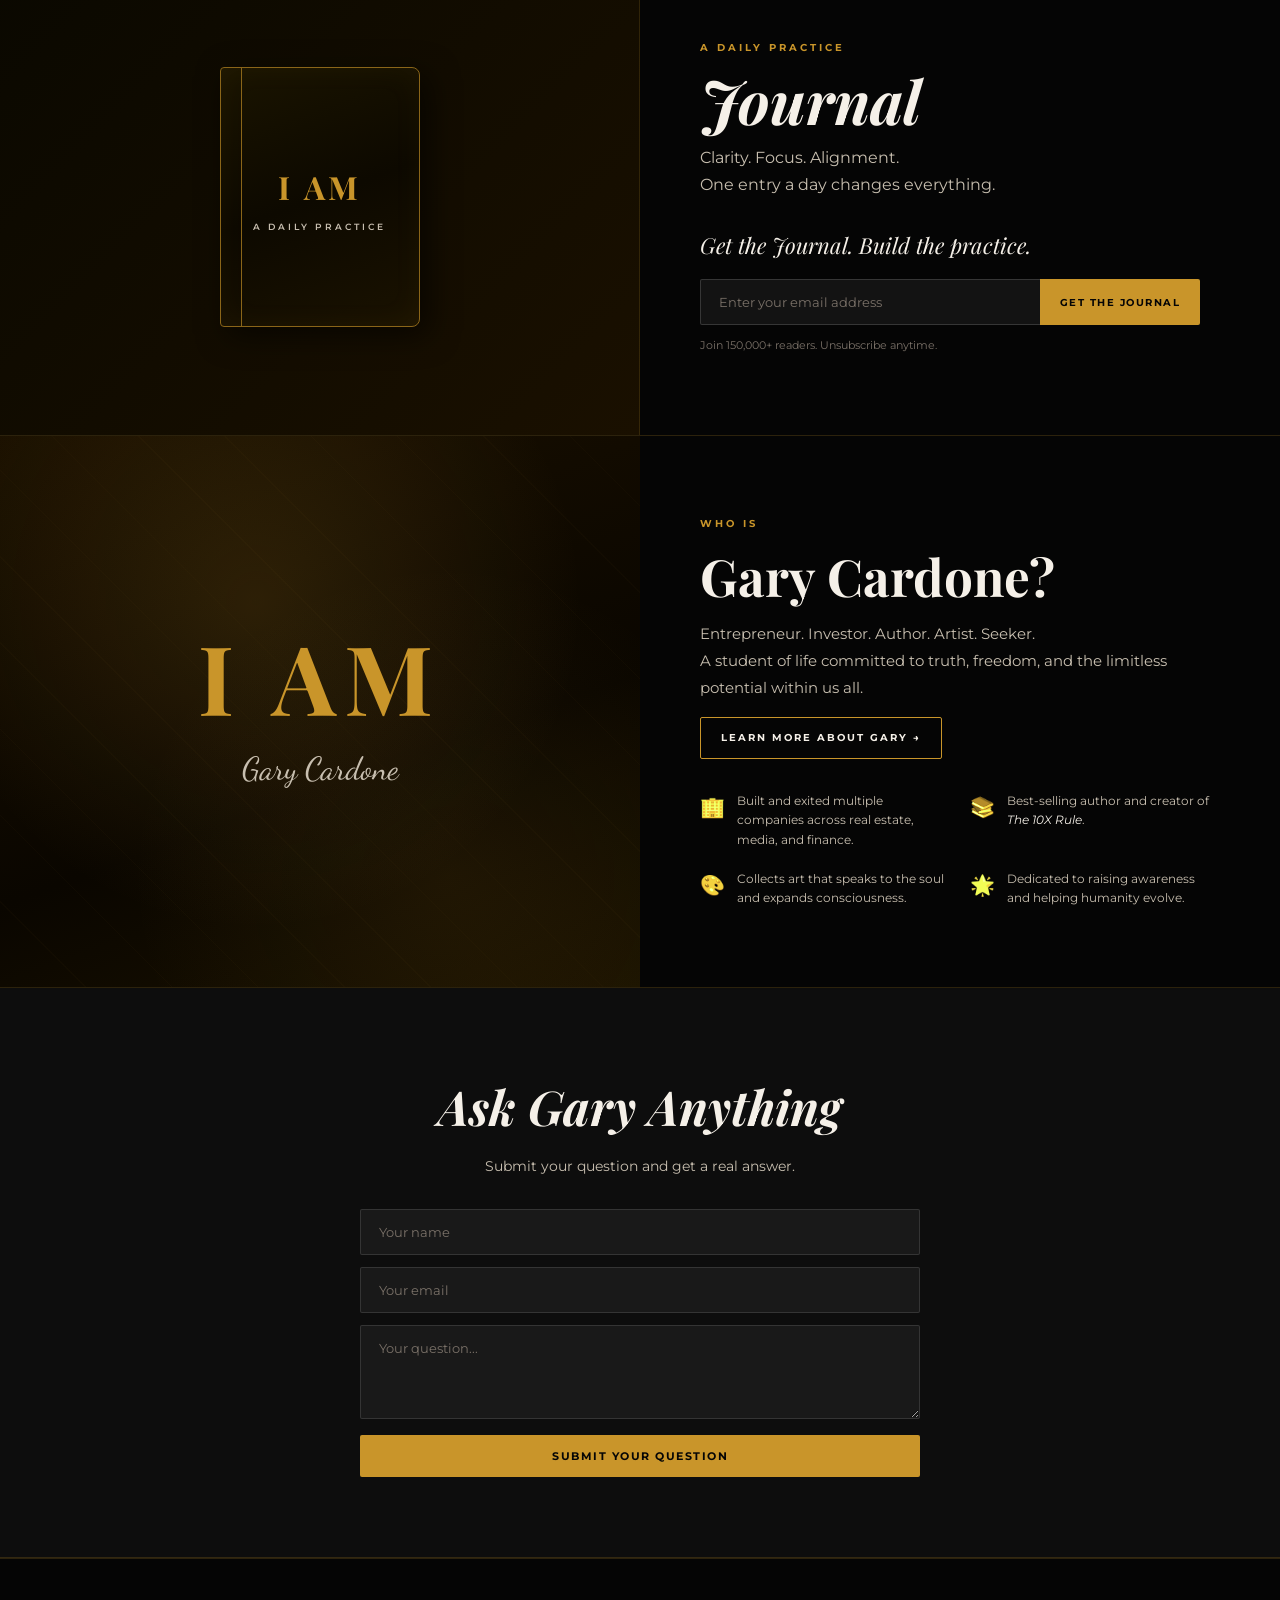
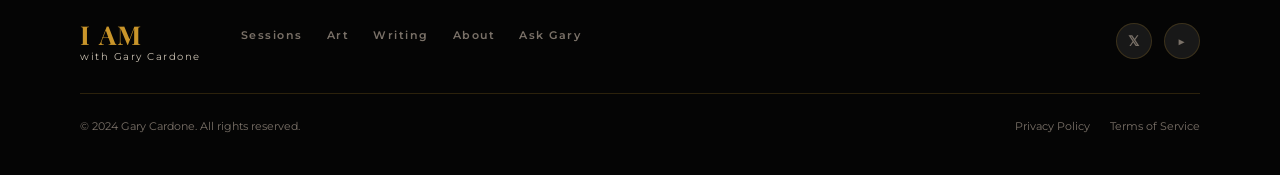
==== commit 7033436e: "Remove image dependency — use styled gold art panels Hero and About sections now display beautiful g" ====
--- a/index.html
+++ b/index.html
@@ -91,9 +91,10 @@
       </div>
       <div class="hero-right">
         <div class="hero-photo">
-          <img src="images/gary-cardone.jpg" alt="Gary Cardone" onerror="this.style.display='none'">
-          <div class="photo-placeholder">
-            <div class="photo-iam-bg">I AM</div>
+          <div class="photo-art">
+            <div class="photo-art-iam">I AM</div>
+            <div class="photo-art-line"></div>
+            <div class="photo-art-name">Gary Cardone</div>
           </div>
         </div>
         <div class="countdown-box">
@@ -362,8 +363,10 @@
   <!-- ABOUT -->
   <section class="about" id="about">
     <div class="about-photo">
-      <img src="images/gary-cardone.jpg" alt="Gary Cardone" onerror="this.parentElement.classList.add('no-img')">
-      <div class="about-photo-placeholder"></div>
+      <div class="about-photo-art">
+        <div class="about-art-iam">I AM</div>
+        <div class="about-art-sig">Gary Cardone</div>
+      </div>
     </div>
     <div class="about-content">
       <span class="section-label">WHO IS</span>
--- a/styles.css
+++ b/styles.css
@@ -361,34 +361,59 @@
   overflow: hidden;
 }
 
-.hero-photo img {
+.photo-art {
   width: 100%; height: 100%;
-  object-fit: cover;
-  object-position: top center;
-  filter: brightness(0.85) contrast(1.05);
-}
-
-.photo-placeholder {
+  background:
+    radial-gradient(ellipse at 30% 20%, rgba(201,149,42,0.18) 0%, transparent 55%),
+    radial-gradient(ellipse at 80% 80%, rgba(201,149,42,0.10) 0%, transparent 50%),
+    linear-gradient(160deg, #1a1000 0%, #0a0600 50%, #1a1200 100%);
+  display: flex;
+  flex-direction: column;
+  align-items: center;
+  justify-content: center;
+  gap: 16px;
+  border: 1px solid rgba(201,149,42,0.15);
+  position: relative;
+  overflow: hidden;
+}
+
+.photo-art::before {
+  content: '';
   position: absolute;
   inset: 0;
-  background: linear-gradient(135deg, #1a1200 0%, #0d0800 50%, #1a0f00 100%);
-  display: flex;
-  align-items: center;
-  justify-content: center;
-  z-index: -1;
-}
-
-.photo-iam-bg {
-  font-family: 'Playfair Display', serif;
-  font-size: 80px;
-  font-weight: 700;
-  color: rgba(201,149,42,0.08);
-  letter-spacing: 4px;
-}
-
-/* hide placeholder when image loads */
-.hero-photo img:not([src=""]):not([src="images/gary-cardone.jpg"]) + .photo-placeholder,
-.hero-photo img[src]:not([src=""]) + .photo-placeholder { z-index: -1; }
+  background: repeating-linear-gradient(
+    -45deg,
+    transparent,
+    transparent 40px,
+    rgba(201,149,42,0.03) 40px,
+    rgba(201,149,42,0.03) 41px
+  );
+}
+
+.photo-art-iam {
+  font-family: 'Playfair Display', serif;
+  font-size: clamp(60px, 8vw, 100px);
+  font-weight: 700;
+  color: var(--gold);
+  letter-spacing: 8px;
+  line-height: 1;
+  position: relative;
+}
+
+.photo-art-line {
+  width: 80px;
+  height: 1px;
+  background: linear-gradient(to right, transparent, var(--gold), transparent);
+  position: relative;
+}
+
+.photo-art-name {
+  font-family: 'Dancing Script', cursive;
+  font-size: clamp(24px, 3vw, 36px);
+  color: var(--off-white);
+  position: relative;
+  letter-spacing: 1px;
+}
 
 .countdown-box {
   background: rgba(10,8,0,0.8);
@@ -1162,26 +1187,50 @@
   background: linear-gradient(135deg, #1a1000 0%, #0d0800 100%);
 }
 
-.about-photo img {
+.about-photo-art {
   width: 100%; height: 100%;
-  object-fit: cover;
-  object-position: top center;
-  filter: brightness(0.8) contrast(1.05) saturate(0.9);
-}
-
-.about-photo-placeholder {
+  min-height: 500px;
+  display: flex;
+  flex-direction: column;
+  align-items: center;
+  justify-content: center;
+  gap: 20px;
+  background:
+    radial-gradient(ellipse at 40% 30%, rgba(201,149,42,0.15) 0%, transparent 60%),
+    radial-gradient(ellipse at 70% 80%, rgba(201,149,42,0.08) 0%, transparent 50%),
+    linear-gradient(160deg, #1a1000 0%, #0a0600 60%, #1a1200 100%);
+  position: relative;
+}
+
+.about-photo-art::before {
+  content: '';
   position: absolute;
   inset: 0;
-  display: flex;
-  align-items: center;
-  justify-content: center;
-  font-family: 'Playfair Display', serif;
-  font-size: 120px;
-  font-weight: 700;
-  color: rgba(201,149,42,0.06);
-  letter-spacing: 4px;
-}
-.about-photo-placeholder::after { content: 'I AM'; }
+  background: repeating-linear-gradient(
+    45deg,
+    transparent,
+    transparent 60px,
+    rgba(201,149,42,0.025) 60px,
+    rgba(201,149,42,0.025) 61px
+  );
+}
+
+.about-art-iam {
+  font-family: 'Playfair Display', serif;
+  font-size: 96px;
+  font-weight: 700;
+  color: var(--gold);
+  letter-spacing: 10px;
+  line-height: 1;
+  position: relative;
+}
+
+.about-art-sig {
+  font-family: 'Dancing Script', cursive;
+  font-size: 32px;
+  color: var(--off-white);
+  position: relative;
+}
 
 .about-content {
   padding: 80px 60px;
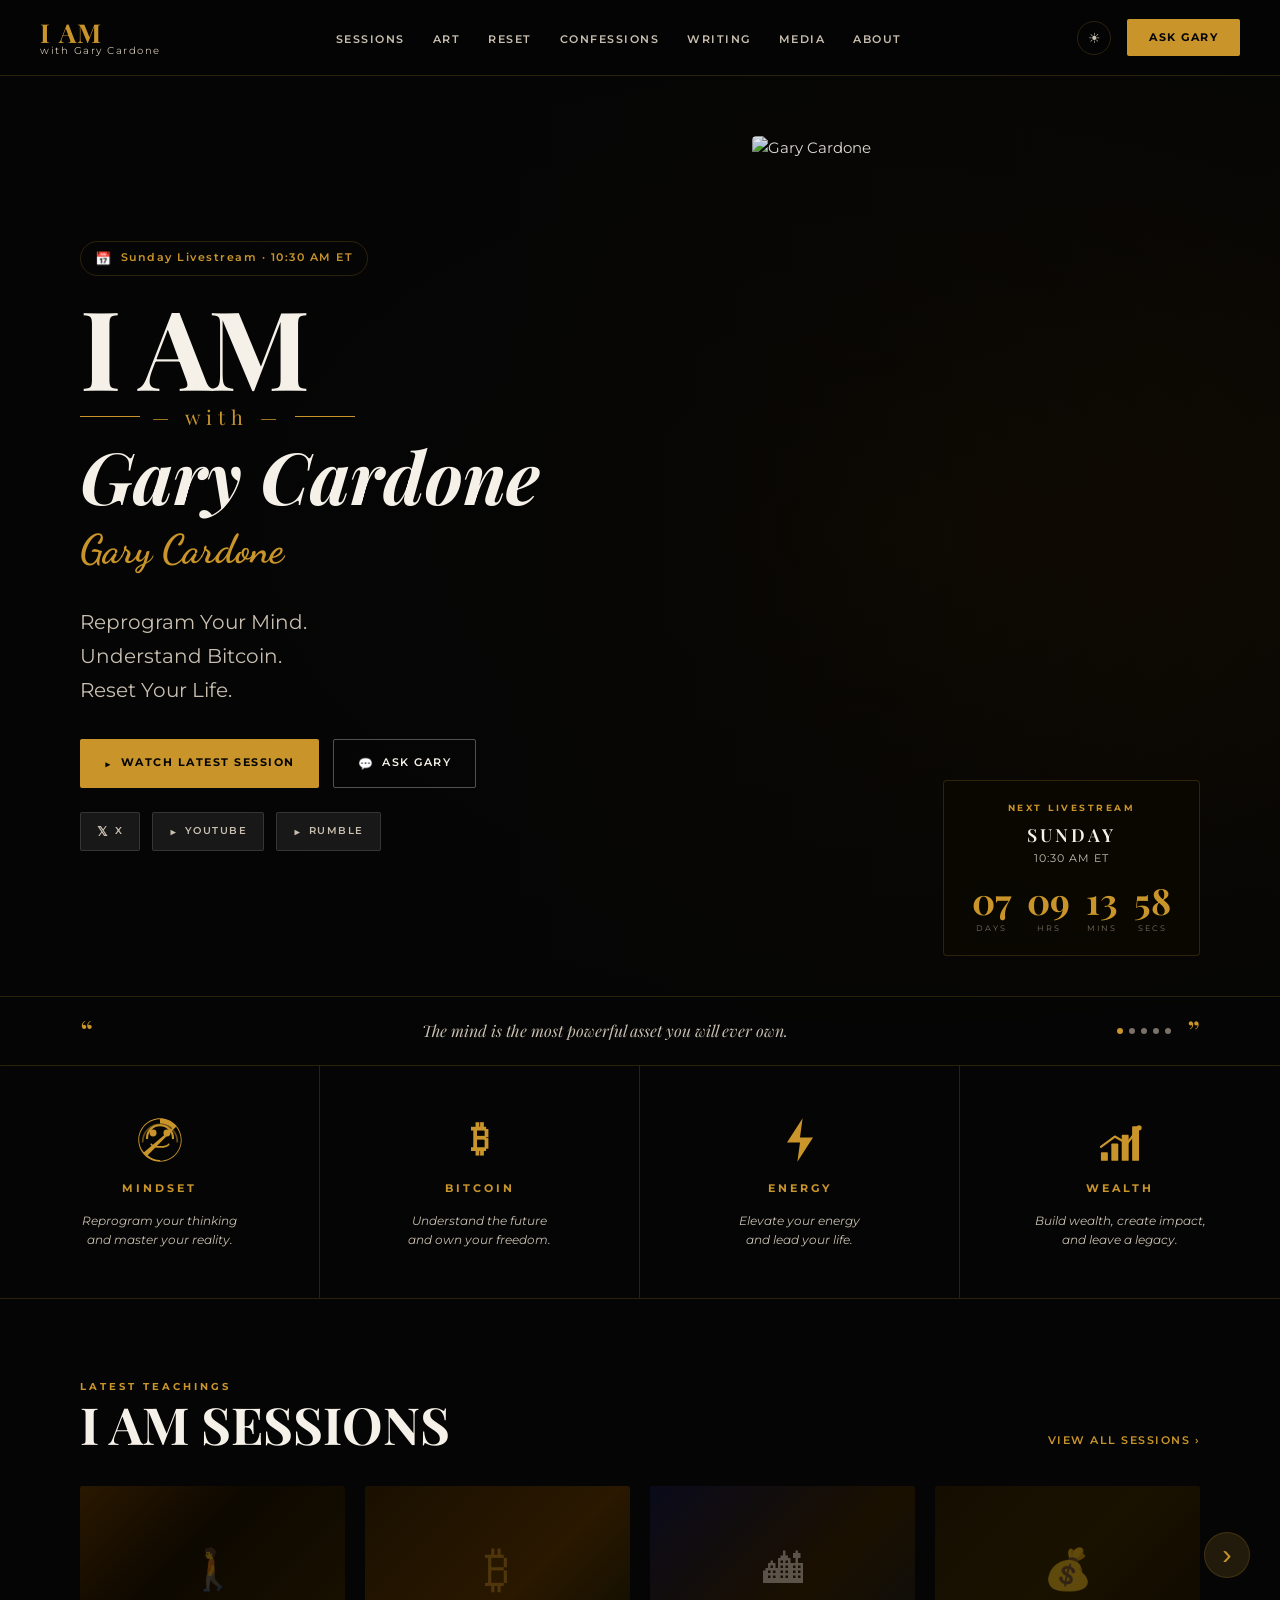
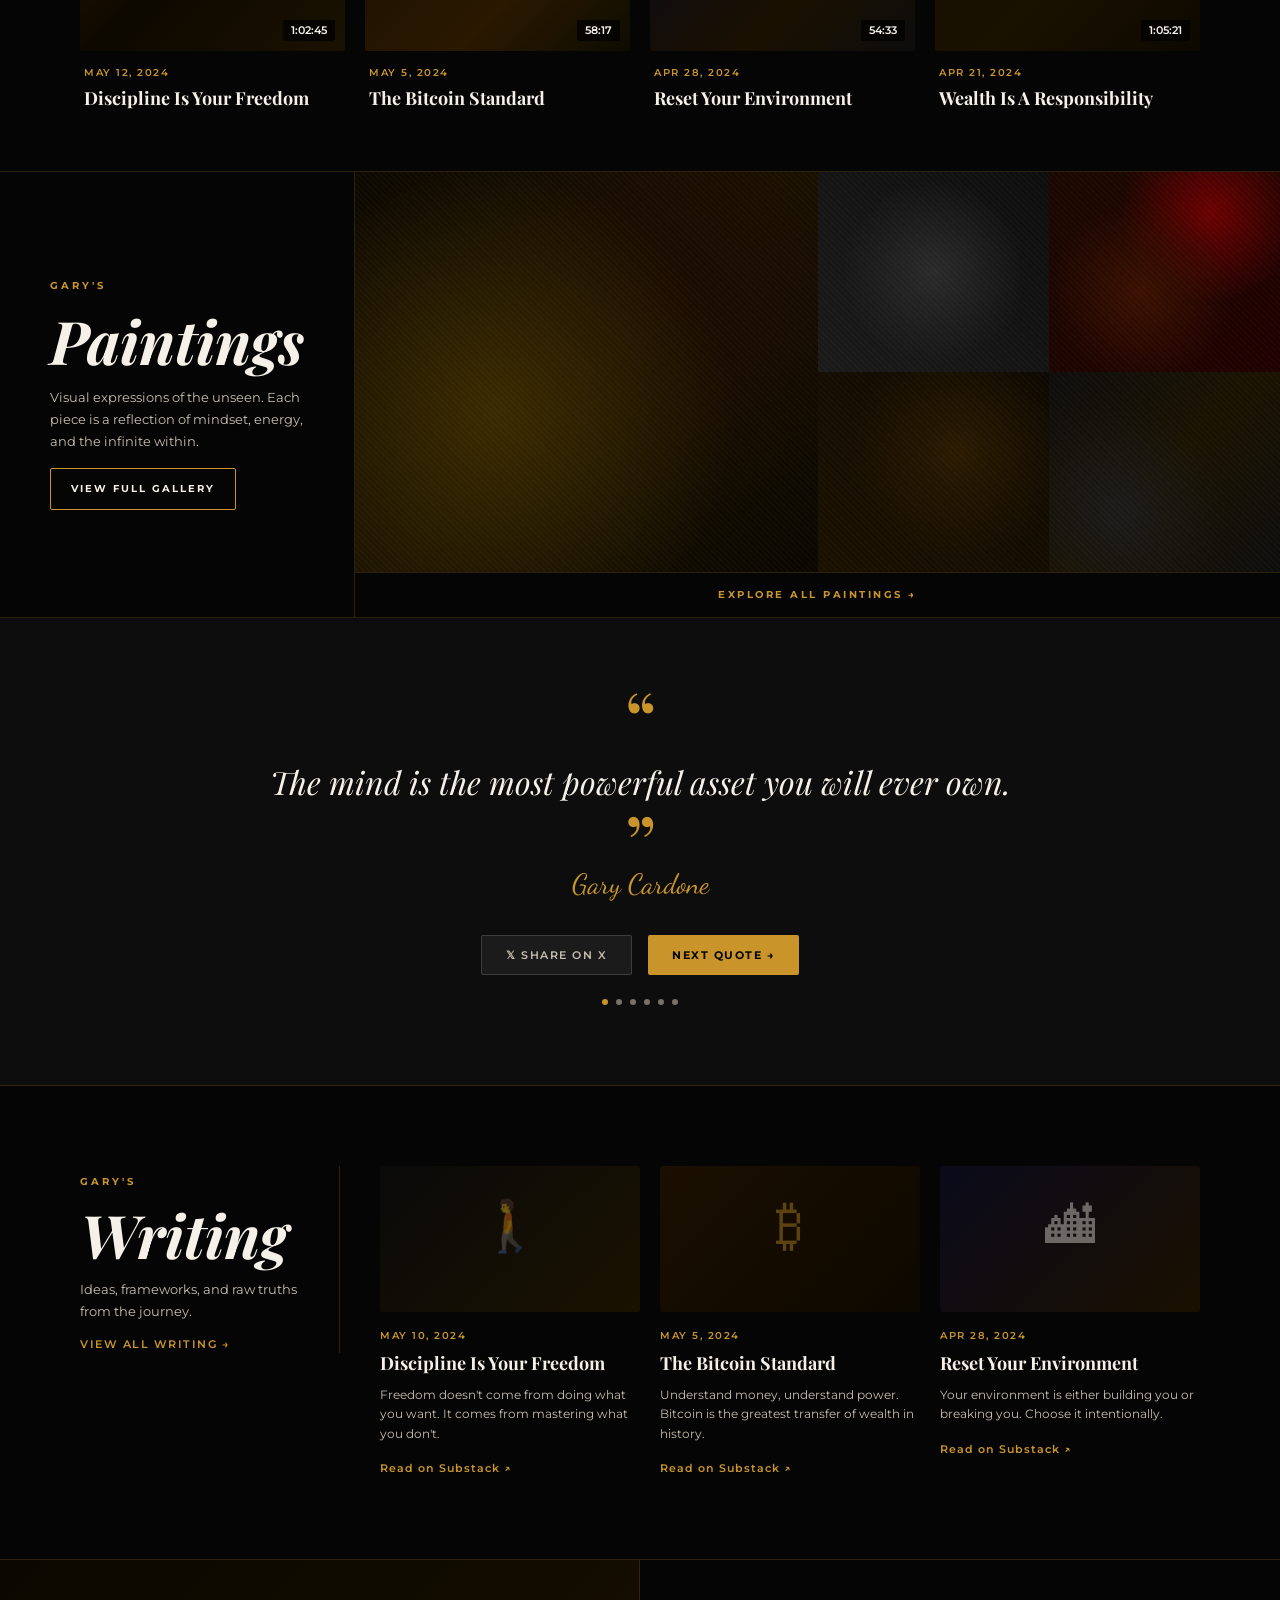
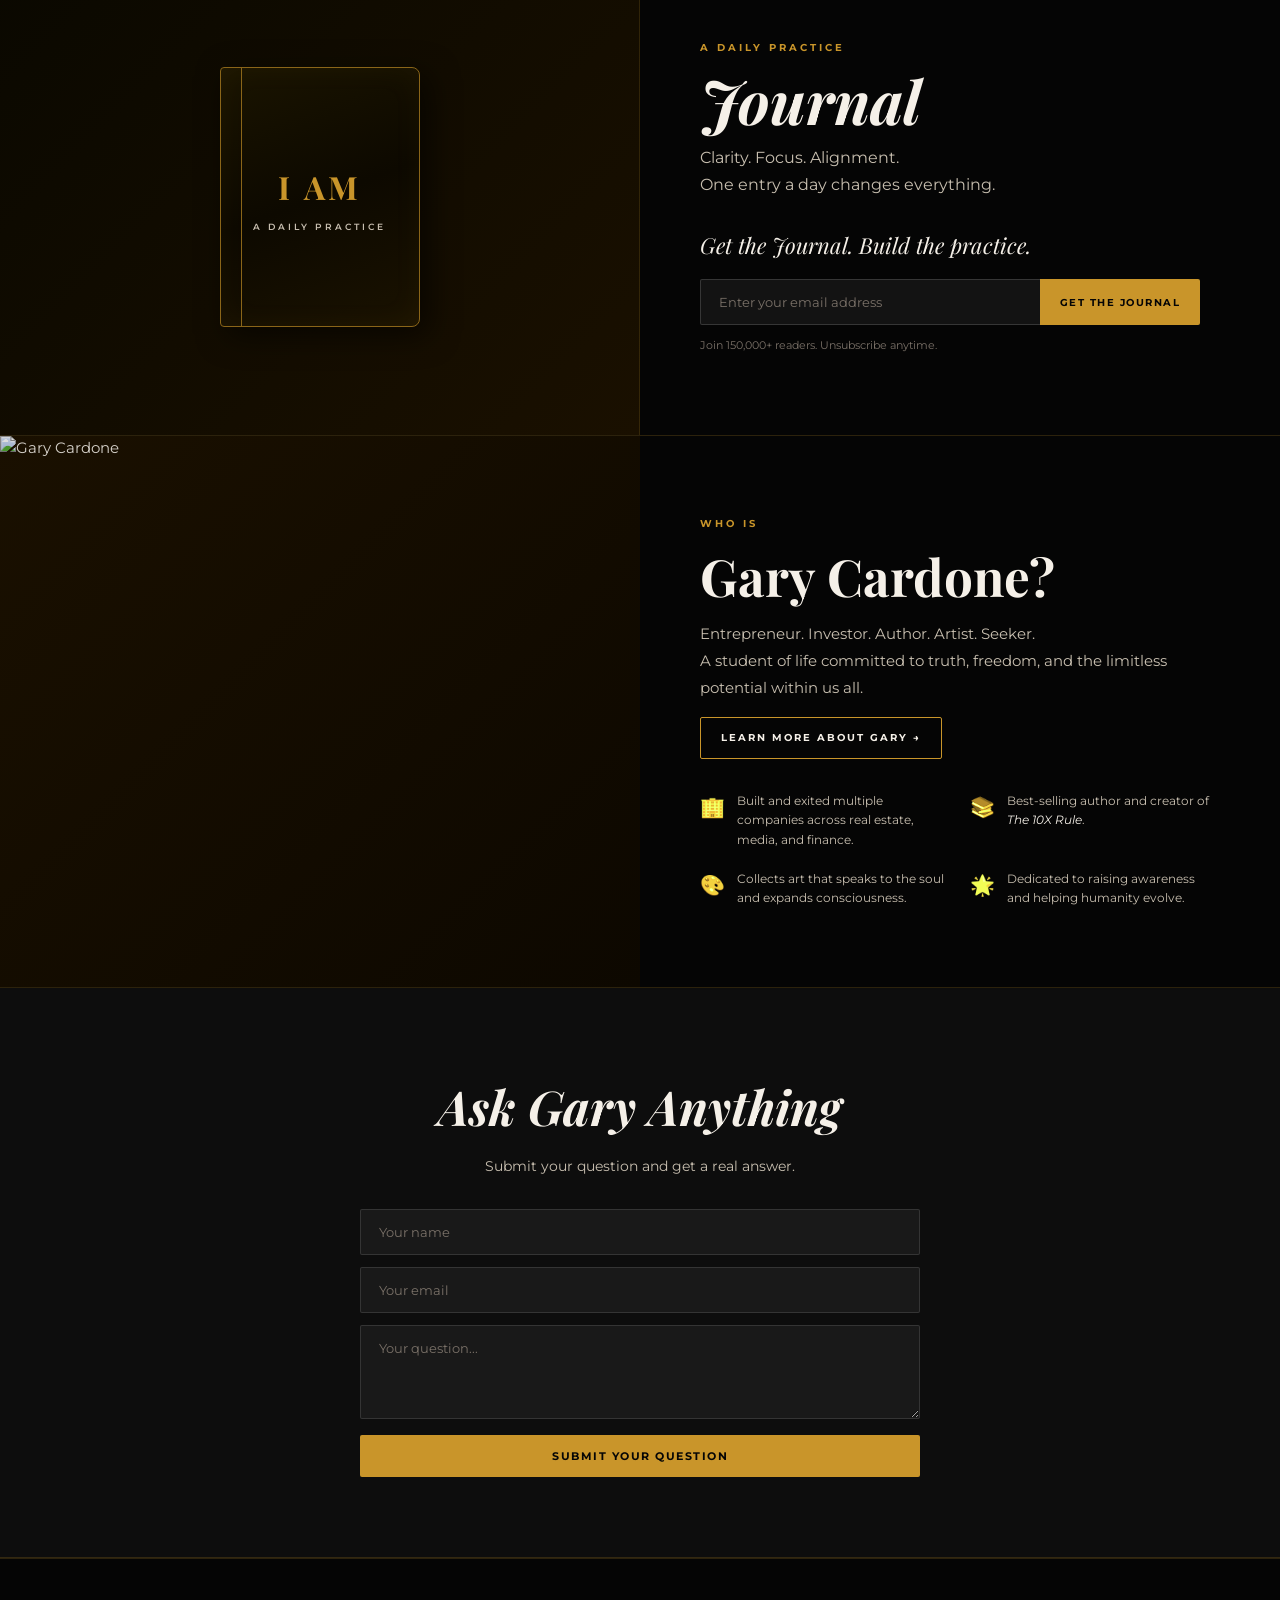
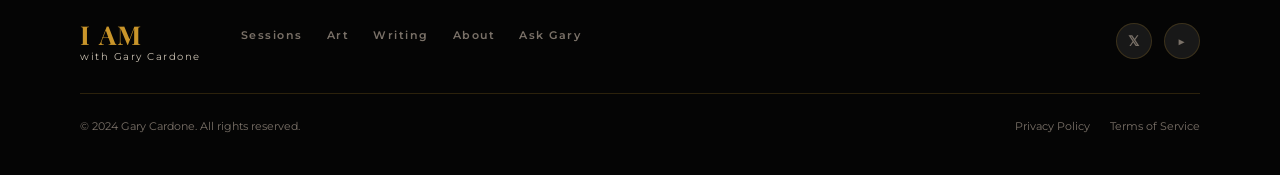
==== commit 7d9028d4: "Add Gary Cardone photo via URL https://claude.ai/code/session_01VxoQTy1hcvfDaijMWAGyDC" ====
--- a/index.html
+++ b/index.html
@@ -91,11 +91,7 @@
       </div>
       <div class="hero-right">
         <div class="hero-photo">
-          <div class="photo-art">
-            <div class="photo-art-iam">I AM</div>
-            <div class="photo-art-line"></div>
-            <div class="photo-art-name">Gary Cardone</div>
-          </div>
+          <img src="https://i.postimg.cc/c1YhNnyM/IMG-6071.jpg" alt="Gary Cardone">
         </div>
         <div class="countdown-box">
           <div class="countdown-label">NEXT LIVESTREAM</div>
@@ -363,10 +359,7 @@
   <!-- ABOUT -->
   <section class="about" id="about">
     <div class="about-photo">
-      <div class="about-photo-art">
-        <div class="about-art-iam">I AM</div>
-        <div class="about-art-sig">Gary Cardone</div>
-      </div>
+      <img src="https://i.postimg.cc/c1YhNnyM/IMG-6071.jpg" alt="Gary Cardone">
     </div>
     <div class="about-content">
       <span class="section-label">WHO IS</span>
--- a/styles.css
+++ b/styles.css
@@ -361,6 +361,14 @@
   overflow: hidden;
 }
 
+.hero-photo img {
+  width: 100%; height: 100%;
+  object-fit: cover;
+  object-position: top center;
+  filter: brightness(0.88) contrast(1.05);
+  border-radius: 4px;
+}
+
 .photo-art {
   width: 100%; height: 100%;
   background:
@@ -1185,6 +1193,13 @@
   position: relative;
   overflow: hidden;
   background: linear-gradient(135deg, #1a1000 0%, #0d0800 100%);
+}
+
+.about-photo img {
+  width: 100%; height: 100%;
+  object-fit: cover;
+  object-position: top center;
+  filter: brightness(0.85) contrast(1.05);
 }
 
 .about-photo-art {
